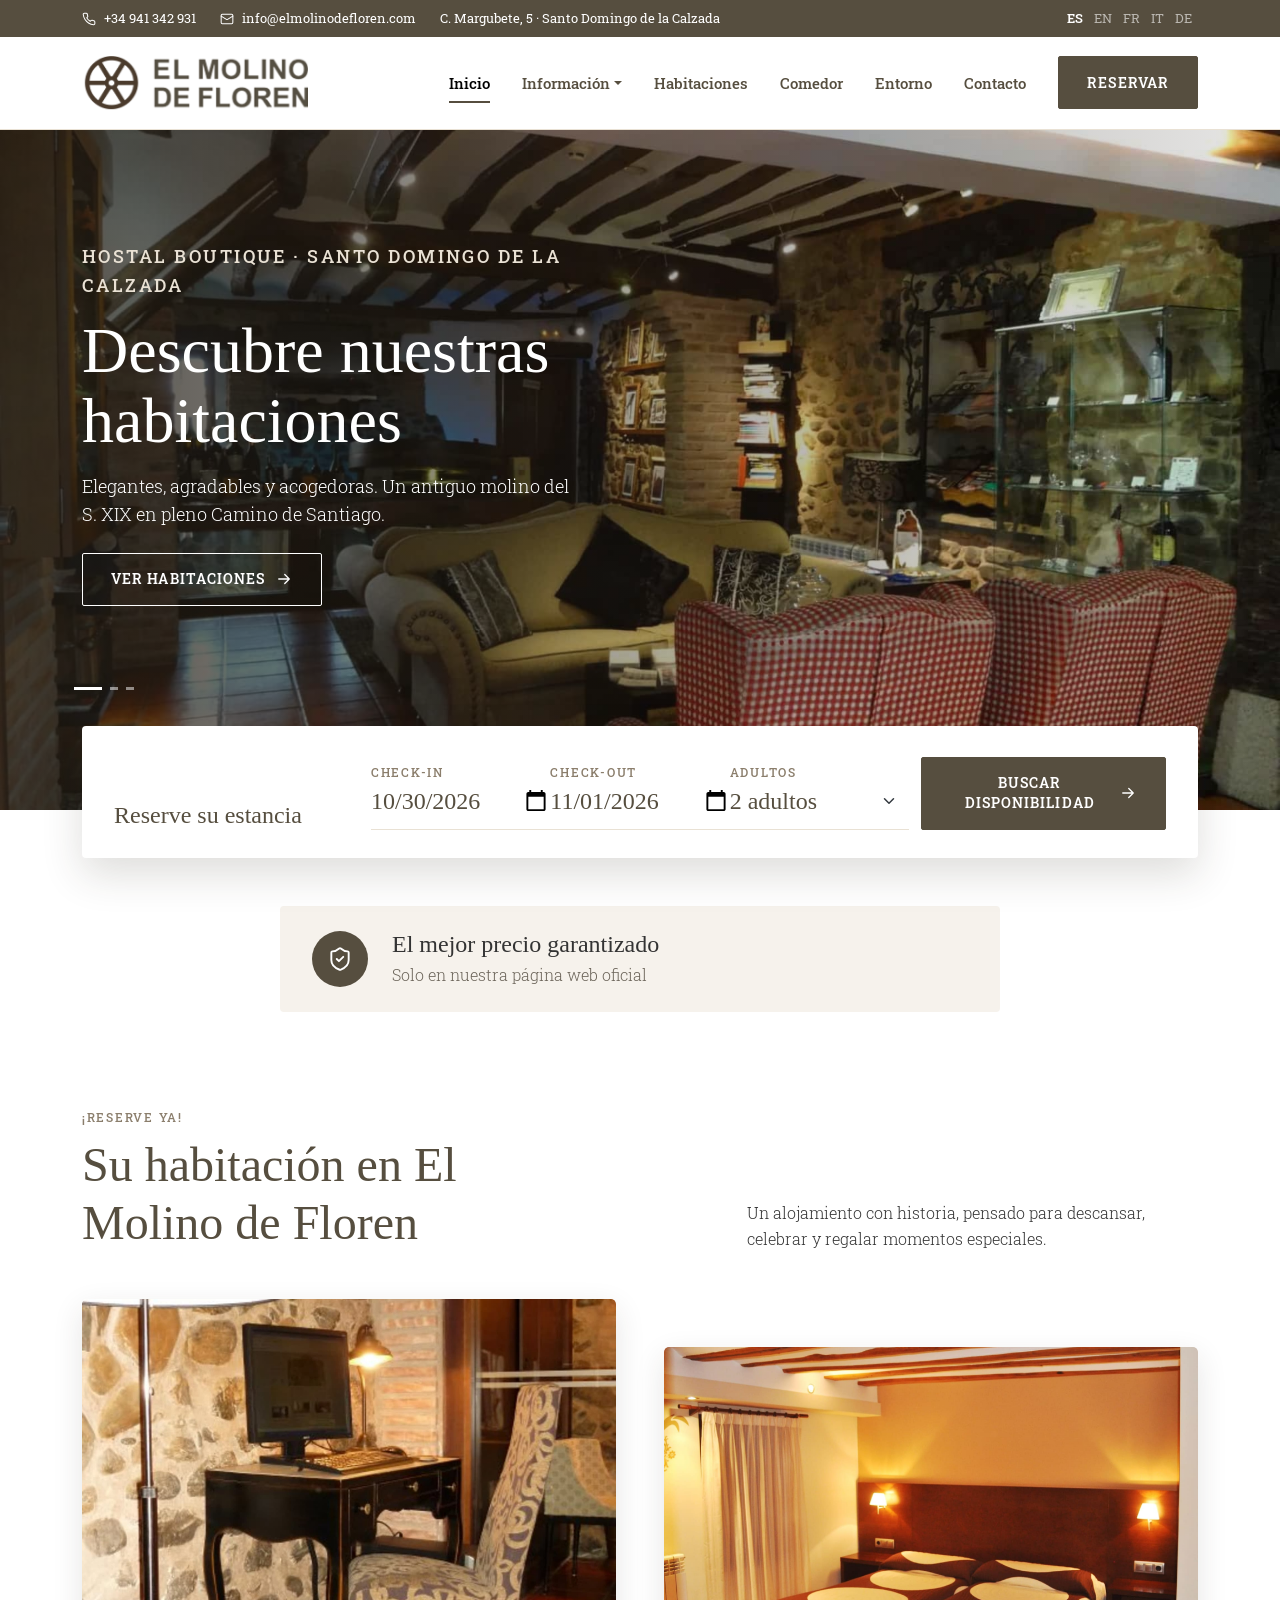
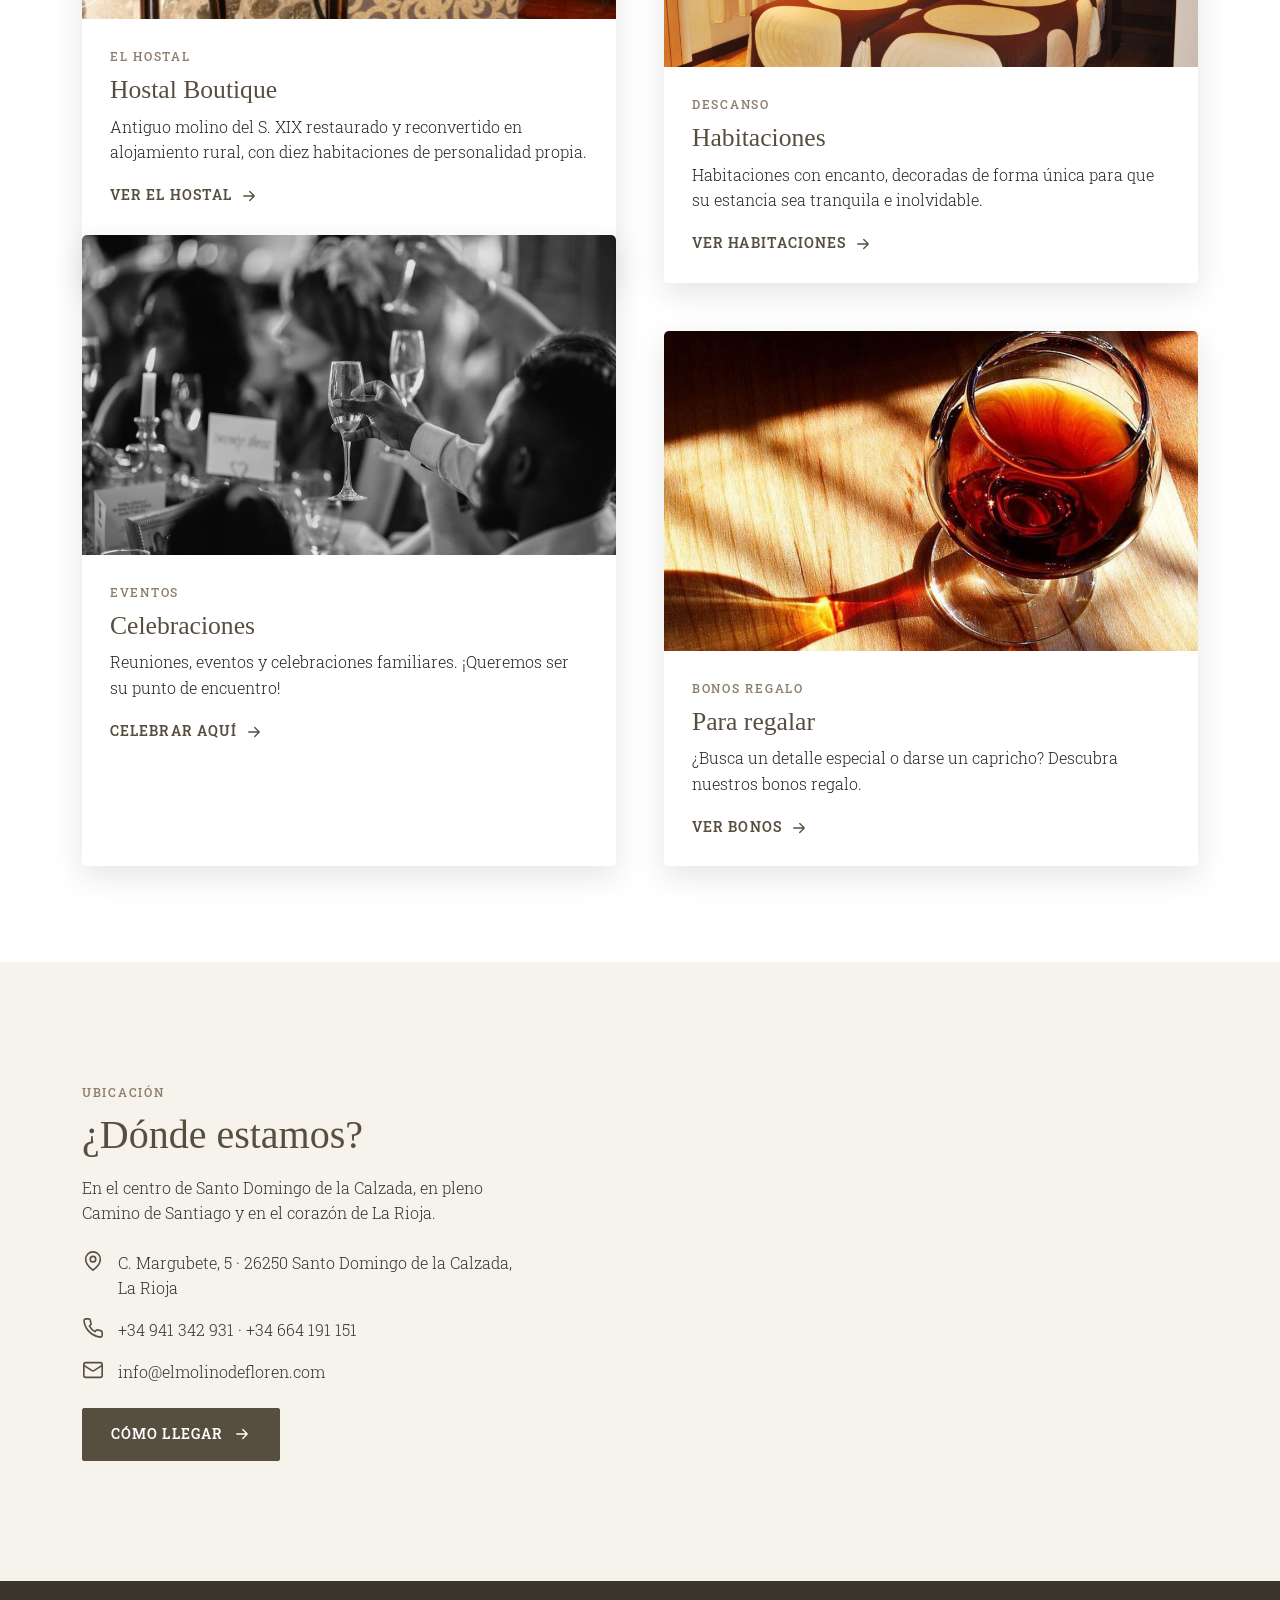
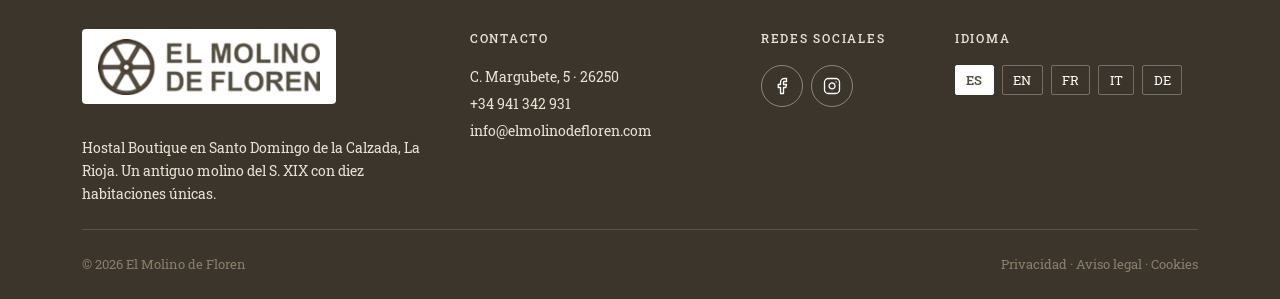
==== index.html @ b3816565 "Jerarquia del proyecto" ====
<!doctype html>
<html lang="es">
<head>
  <meta charset="utf-8">
  <meta name="viewport" content="width=device-width, initial-scale=1">
  <title>El Molino de Floren · Hostal Boutique</title>
  <link href="https://cdn.jsdelivr.net/npm/bootstrap@5.3.3/dist/css/bootstrap.min.css" rel="stylesheet">
  <link rel="preconnect" href="https://fonts.googleapis.com">
  <link href="https://fonts.googleapis.com/css2?family=Old+Standard+TT:ital@0;1&family=Roboto+Slab:wght@300;400;500;600&display=swap" rel="stylesheet">
  <link href="css/estilos.css" rel="stylesheet">
</head>
<body>

  <!-- Topbar -->
  <div class="topbar py-2">
    <div class="container d-flex justify-content-between align-items-center">
      <div class="d-flex gap-4 align-items-center">
        <span class="d-flex gap-2 align-items-center"><svg class="i" viewBox="0 0 24 24"><path d="M22 16.92v3a2 2 0 0 1-2.18 2 19.79 19.79 0 0 1-8.63-3.07 19.5 19.5 0 0 1-6-6 19.79 19.79 0 0 1-3.07-8.67A2 2 0 0 1 4.11 2h3a2 2 0 0 1 2 1.72 12.84 12.84 0 0 0 .7 2.81 2 2 0 0 1-.45 2.11L8.09 9.91a16 16 0 0 0 6 6l1.27-1.27a2 2 0 0 1 2.11-.45 12.84 12.84 0 0 0 2.81.7A2 2 0 0 1 22 16.92z"/></svg>+34 941 342 931</span>
        <span class="d-none d-md-flex gap-2 align-items-center"><svg class="i" viewBox="0 0 24 24"><rect x="2" y="4" width="20" height="16" rx="2"/><path d="m22 7-8.97 5.7a1.94 1.94 0 0 1-2.06 0L2 7"/></svg>info@elmolinodefloren.com</span>
        <span class="d-none d-lg-inline">C. Margubete, 5 · Santo Domingo de la Calzada</span>
      </div>
      <div class="lang"><a href="#" class="active">ES</a><a href="#">EN</a><a href="#">FR</a><a href="#">IT</a><a href="#">DE</a></div>
    </div>
  </div>

  <!-- Navbar -->
  <nav class="navbar navbar-expand-lg navbar-molino sticky-top">
    <div class="container">
      <a class="navbar-brand" href="index.html" aria-label="El Molino de Floren"><img class="rueda" src="img/general/Icono_de_rueda_de_molino_marrón-removebg-preview.png" alt=""><span class="logo-texto"></span></a>
      <button class="navbar-toggler" type="button" data-bs-toggle="collapse" data-bs-target="#menu" aria-controls="menu" aria-expanded="false" aria-label="Abrir menú"><span class="navbar-toggler-icon"></span></button>
      <div class="collapse navbar-collapse" id="menu">
        <ul class="navbar-nav ms-auto align-items-lg-center">
          <li class="nav-item"><a class="nav-link active" href="#">Inicio</a></li>
          <li class="nav-item dropdown">
            <a class="nav-link dropdown-toggle" href="#" role="button" data-bs-toggle="dropdown" aria-expanded="false">Información</a>
            <ul class="dropdown-menu">
              <li><a class="dropdown-item" href="#">Hostal Boutique</a></li>
              <li><a class="dropdown-item" href="#">Celebraciones</a></li>
              <li><a class="dropdown-item" href="#">Para regalar</a></li>
            </ul>
          </li>
          <li class="nav-item"><a class="nav-link" href="#">Habitaciones</a></li>
          <li class="nav-item"><a class="nav-link" href="#">Comedor</a></li>
          <li class="nav-item"><a class="nav-link" href="#">Entorno</a></li>
          <li class="nav-item"><a class="nav-link" href="#contacto">Contacto</a></li>
          <li class="nav-item ms-lg-3"><a class="btn btn-molino" href="#buscador">Reservar</a></li>
        </ul>
      </div>
    </div>
  </nav>

  <!-- Hero carrusel -->
  <header class="hero">
    <div id="heroCarousel" class="carousel slide carousel-fade" data-bs-ride="carousel">
      <div class="carousel-inner">
        <div class="carousel-item active"><img src="img/inicio/inicio-1.jpg" alt="Interior del hostal El Molino de Floren"></div>
        <div class="carousel-item"><img src="img/inicio/inicio-2.jpg" alt="Habitación del hostal"></div>
        <div class="carousel-item"><img src="img/hostal/hostal-2.jpg" alt="Detalle del antiguo molino"></div>
      </div>
      <div class="hero-text">
        <div class="container">
          <p class="eyebrow mb-3">Hostal Boutique · Santo Domingo de la Calzada</p>
          <h1 class="mb-3">Descubre nuestras habitaciones</h1>
          <p class="mb-4">Elegantes, agradables y acogedoras. Un antiguo molino del S. XIX en pleno Camino de Santiago.</p>
          <a href="#" class="btn btn-contorno">Ver habitaciones <svg class="i" viewBox="0 0 24 24"><path d="M5 12h14M13 6l6 6-6 6"/></svg></a>
        </div>
      </div>
      <div class="container position-relative">
        <div class="carousel-indicators">
          <button type="button" data-bs-target="#heroCarousel" data-bs-slide-to="0" class="active" aria-current="true" aria-label="Imagen 1"></button>
          <button type="button" data-bs-target="#heroCarousel" data-bs-slide-to="1" aria-label="Imagen 2"></button>
          <button type="button" data-bs-target="#heroCarousel" data-bs-slide-to="2" aria-label="Imagen 3"></button>
        </div>
      </div>
    </div>
  </header>

  <!-- Buscador de reservas -->
  <section class="buscador" id="buscador">
    <div class="container">
      <form class="buscador-card" action="available-rooms.html">
        <div class="row g-4 align-items-end">
          <div class="col-lg-3"><p class="titulo mb-0">Reserve su estancia</p></div>
          <div class="col-md-4 col-lg-2 campo"><label class="eyebrow" for="checkin">Check-in</label><input class="form-control" type="date" id="checkin" value="2026-10-30"></div>
          <div class="col-md-4 col-lg-2 campo"><label class="eyebrow" for="checkout">Check-out</label><input class="form-control" type="date" id="checkout" value="2026-11-01"></div>
          <div class="col-md-4 col-lg-2 campo"><label class="eyebrow" for="adultos">Adultos</label>
            <select class="form-select" id="adultos"><option>1 adulto</option><option selected>2 adultos</option><option>3 adultos</option><option>4 adultos</option></select></div>
          <div class="col-lg-3"><button class="btn btn-molino w-100 justify-content-center" type="submit">Buscar disponibilidad <svg class="i" viewBox="0 0 24 24"><path d="M5 12h14M13 6l6 6-6 6"/></svg></button></div>
        </div>
      </form>
    </div>
  </section>

  <!-- Mejor precio -->
  <section class="pt-5">
    <div class="container">
      <div class="mejor-precio d-flex align-items-center gap-4 mx-auto">
        <div class="sello"><svg class="i" viewBox="0 0 24 24"><path d="M20 13c0 5-3.5 7.5-7.66 8.95a1 1 0 0 1-.67-.01C7.5 20.5 4 18 4 13V6a1 1 0 0 1 1-1c2 0 4.5-1.2 6.24-2.72a1.17 1.17 0 0 1 1.52 0C14.51 3.81 17 5 19 5a1 1 0 0 1 1 1z"/><path d="m9 12 2 2 4-4"/></svg></div>
        <div><h3 class="h4 mb-1">El mejor precio garantizado</h3><p class="mb-0 texto-suave">Solo en nuestra página web oficial</p></div>
      </div>
    </div>
  </section>

  <!-- ¡Reserve ya! -->
  <section class="seccion">
    <div class="container">
      <div class="row mb-5 align-items-end">
        <div class="col-lg-6"><p class="eyebrow mb-2">¡Reserve ya!</p><h2 class="display-5 mb-0">Su habitación en El Molino de Floren</h2></div>
        <div class="col-lg-5 offset-lg-1"><p class="mb-0">Un alojamiento con historia, pensado para descansar, celebrar y regalar momentos especiales.</p></div>
      </div>
      <div class="row g-4 g-lg-5 escalonado">
        <div class="col-md-6 col-lg-6"><article class="card card-seccion"><img src="img/hostal/hostal-1.jpg" class="card-img-top" alt="Fachada del Hostal Boutique"><div class="card-body"><p class="eyebrow mb-2">El hostal</p><h3>Hostal Boutique</h3><p>Antiguo molino del S. XIX restaurado y reconvertido en alojamiento rural, con diez habitaciones de personalidad propia.</p><a class="enlace" href="#">Ver el hostal <svg class="i" viewBox="0 0 24 24"><path d="M5 12h14M13 6l6 6-6 6"/></svg></a></div></article></div>
        <div class="col-md-6 col-lg-6"><article class="card card-seccion"><img src="img/habitaciones/11-avena-1.jpg" class="card-img-top" alt="Habitación 11 Avena"><div class="card-body"><p class="eyebrow mb-2">Descanso</p><h3>Habitaciones</h3><p>Habitaciones con encanto, decoradas de forma única para que su estancia sea tranquila e inolvidable.</p><a class="enlace" href="#">Ver habitaciones <svg class="i" viewBox="0 0 24 24"><path d="M5 12h14M13 6l6 6-6 6"/></svg></a></div></article></div>
        <div class="col-md-6 col-lg-6"><article class="card card-seccion"><img src="img/celebraciones/celebraciones-1.jpg" class="card-img-top" alt="Celebración en el hostal"><div class="card-body"><p class="eyebrow mb-2">Eventos</p><h3>Celebraciones</h3><p>Reuniones, eventos y celebraciones familiares. ¡Queremos ser su punto de encuentro!</p><a class="enlace" href="#">Celebrar aquí <svg class="i" viewBox="0 0 24 24"><path d="M5 12h14M13 6l6 6-6 6"/></svg></a></div></article></div>
        <div class="col-md-6 col-lg-6"><article class="card card-seccion"><img src="img/inicio/regala.jpg" class="card-img-top" alt="Bono regalo"><div class="card-body"><p class="eyebrow mb-2">Bonos regalo</p><h3>Para regalar</h3><p>¿Busca un detalle especial o darse un capricho? Descubra nuestros bonos regalo.</p><a class="enlace" href="#">Ver bonos <svg class="i" viewBox="0 0 24 24"><path d="M5 12h14M13 6l6 6-6 6"/></svg></a></div></article></div>
      </div>
    </div>
  </section>

  <!-- ¿Dónde estamos? -->
  <section class="seccion donde" id="contacto">
    <div class="container">
      <div class="row g-5 align-items-center">
        <div class="col-lg-5">
          <p class="eyebrow mb-2">Ubicación</p>
          <h2 class="display-6 mb-3">¿Dónde estamos?</h2>
          <p class="mb-4">En el centro de Santo Domingo de la Calzada, en pleno Camino de Santiago y en el corazón de La Rioja.</p>
          <div class="d-grid gap-3 mb-4">
            <div class="dato"><svg class="i" viewBox="0 0 24 24"><path d="M20 10c0 6-8 12-8 12s-8-6-8-12a8 8 0 0 1 16 0Z"/><circle cx="12" cy="10" r="3"/></svg><span>C. Margubete, 5 · 26250 Santo Domingo de la Calzada, La Rioja</span></div>
            <div class="dato"><svg class="i" viewBox="0 0 24 24"><path d="M22 16.92v3a2 2 0 0 1-2.18 2 19.79 19.79 0 0 1-8.63-3.07 19.5 19.5 0 0 1-6-6 19.79 19.79 0 0 1-3.07-8.67A2 2 0 0 1 4.11 2h3a2 2 0 0 1 2 1.72 12.84 12.84 0 0 0 .7 2.81 2 2 0 0 1-.45 2.11L8.09 9.91a16 16 0 0 0 6 6l1.27-1.27a2 2 0 0 1 2.11-.45 12.84 12.84 0 0 0 2.81.7A2 2 0 0 1 22 16.92z"/></svg><span>+34 941 342 931 · +34 664 191 151</span></div>
            <div class="dato"><svg class="i" viewBox="0 0 24 24"><rect x="2" y="4" width="20" height="16" rx="2"/><path d="m22 7-8.97 5.7a1.94 1.94 0 0 1-2.06 0L2 7"/></svg><span>info@elmolinodefloren.com</span></div>
          </div>
          <a class="btn btn-molino" href="https://www.google.com/maps/search/?api=1&query=C.+Margubete+5+Santo+Domingo+de+la+Calzada" target="_blank" rel="noopener">Cómo llegar <svg class="i" viewBox="0 0 24 24"><path d="M5 12h14M13 6l6 6-6 6"/></svg></a>
        </div>
        <div class="col-lg-7">
          <iframe class="mapa" title="Mapa de El Molino de Floren" loading="lazy" src="https://maps.google.com/maps?q=C.%20Margubete%205%2C%20Santo%20Domingo%20de%20la%20Calzada&z=16&output=embed"></iframe>
        </div>
      </div>
    </div>
  </section>

  <!-- Footer -->
  <footer class="footer pt-5 pb-4">
    <div class="container">
      <div class="row g-5">
        <div class="col-lg-4">
          <span class="logo-placa mb-3"><img src="img/general/logo.png" alt="El Molino de Floren"></span>
          <p class="mt-3 mb-0">Hostal Boutique en Santo Domingo de la Calzada, La Rioja. Un antiguo molino del S. XIX con diez habitaciones únicas.</p>
        </div>
        <div class="col-sm-6 col-lg-3">
          <p class="eyebrow mb-3">Contacto</p>
          <p class="mb-1">C. Margubete, 5 · 26250</p><p class="mb-1">+34 941 342 931</p><p class="mb-0">info@elmolinodefloren.com</p>
        </div>
        <div class="col-sm-6 col-lg-2">
          <p class="eyebrow mb-3">Redes sociales</p>
          <div class="redes d-flex gap-2">
            <a href="https://www.facebook.com/198077190355329" aria-label="Facebook"><svg class="i" viewBox="0 0 24 24"><path d="M18 2h-3a5 5 0 0 0-5 5v3H7v4h3v8h4v-8h3l1-4h-4V7a1 1 0 0 1 1-1h3z"/></svg></a>
            <a href="#" aria-label="Instagram"><svg class="i" viewBox="0 0 24 24"><rect x="2" y="2" width="20" height="20" rx="5"/><path d="M16 11.37A4 4 0 1 1 12.63 8 4 4 0 0 1 16 11.37z"/><path d="M17.5 6.5h.01"/></svg></a>
          </div>
        </div>
        <div class="col-lg-3">
          <p class="eyebrow mb-3">Idioma</p>
          <div class="idiomas d-flex flex-wrap gap-2"><a href="#" class="active">ES</a><a href="#">EN</a><a href="#">FR</a><a href="#">IT</a><a href="#">DE</a></div>
        </div>
      </div>
      <hr class="my-4">
      <div class="d-flex flex-column flex-md-row justify-content-between gap-2 legal">
        <span>© 2026 El Molino de Floren</span>
        <span>Privacidad · Aviso legal · Cookies</span>
      </div>
    </div>
  </footer>

  <script src="https://cdn.jsdelivr.net/npm/bootstrap@5.3.3/dist/js/bootstrap.bundle.min.js"></script>
  <script src="js/main.js"></script>
</body>
</html>
---- css/estilos.css ----
/* Mismos tokens que las variables de Figma (Molino / Colores) */
:root{
  --primary:#564E3F; --secondary:#8B7E6C; --dark:#3B352B;
  --cream:#F6F2EC; --sand:#E9E1D4; --white:#FFFFFF; --text:#333333; --muted:#6B6459;
  --f-display:"Old Standard TT", Georgia, serif;
  --f-body:"Roboto Slab", Georgia, serif;
}
body{ font-family:var(--f-body); font-weight:300; color:var(--text); background:var(--white); font-size:16px; line-height:1.6; }
h1,h2,h3,.display{ font-family:var(--f-display); font-weight:400; color:var(--primary); text-wrap:balance; }
.eyebrow{ font-family:var(--f-body); font-weight:500; font-size:.78rem; letter-spacing:.14em; text-transform:uppercase; color:var(--secondary); }
.marca{ font-family:var(--f-display); text-transform:uppercase; letter-spacing:.06em; color:var(--primary); line-height:1.1; }

/* Botones (componente Botón) */
.btn-molino,.btn-claro,.btn-contorno{ font-family:var(--f-body); font-weight:600; font-size:.85rem; letter-spacing:.08em; text-transform:uppercase; border-radius:2px; padding:.95rem 1.75rem; display:inline-flex; align-items:center; gap:.6rem; }
.btn-molino{ background:var(--primary); color:var(--white); border:1.5px solid var(--primary); }
.btn-molino:hover{ background:var(--dark); color:var(--white); }
.btn-contorno{ background:transparent; color:var(--white); border:1.5px solid var(--white); }
.btn-contorno:hover{ background:var(--white); color:var(--primary); }

/* Topbar + navbar */
.topbar{ background:var(--primary); color:var(--white); font-size:.82rem; font-weight:400; }
.topbar a{ color:var(--white); text-decoration:none; }
.topbar .lang a{ opacity:.6; padding:0 .35rem; } .topbar .lang a.active{ opacity:1; font-weight:600; }
.navbar-molino{ background:var(--white); border-bottom:1px solid var(--sand); }
.navbar-molino .nav-link{ font-weight:500; font-size:.95rem; color:var(--primary); padding:1.6rem 1rem !important; position:relative; }
.navbar-molino .nav-link.active::after{ content:""; position:absolute; left:1rem; right:1rem; bottom:1.1rem; height:2px; background:var(--primary); }
.navbar-molino .dropdown-menu{ border-radius:2px; border-color:var(--sand); font-size:.9rem; }
.navbar-brand{ display:flex; align-items:center; gap:.6rem; }
.navbar-brand .rueda{ height:56px; width:auto; will-change:transform; }
/* Solo la parte de texto de logo.png (la rueda va aparte para poder girarla) */
.navbar-brand .logo-texto{ display:block; height:56px; aspect-ratio:1360/484; background:url("../img/general/logo.png") right center / auto 100% no-repeat; }

/* Hero carrusel */
.hero .carousel-item{ height:680px; }
.hero .carousel-item img{ width:100%; height:100%; object-fit:cover; }
.hero .carousel-item::after{ content:""; position:absolute; inset:0; background:linear-gradient(90deg, rgba(31,26,18,.78) 0%, rgba(31,26,18,.35) 55%, rgba(31,26,18,.1) 100%); }
.hero-text{ position:absolute; inset:0; z-index:2; display:flex; align-items:center; padding-bottom:90px; }
.hero-text h1{ color:var(--white); font-size:4rem; line-height:1.1; max-width:620px; }
.hero-text p{ color:var(--white); max-width:500px; font-size:1.1rem; }
.hero-text .eyebrow{ color:var(--sand); }
.hero .carousel-indicators{ justify-content:flex-start; margin-left:0; margin-bottom:120px; z-index:3; }
.hero .carousel-indicators [data-bs-target]{ width:8px; height:3px; border:0; margin:0 4px; opacity:.5; }
.hero .carousel-indicators .active{ width:28px; opacity:1; }

/* Buscador superpuesto */
.buscador{ margin-top:-84px; position:relative; z-index:5; }
.buscador-card{ background:var(--white); border-radius:4px; box-shadow:0 16px 40px rgba(51,43,31,.16); padding:1.75rem 2rem; }
.campo{ border-bottom:1px solid var(--sand); padding:.6rem 0; }
.campo label{ display:block; }
.campo .form-control,.campo .form-select{ border:0; padding:0; font-family:var(--f-display); font-size:1.5rem; color:var(--primary); background-color:transparent; box-shadow:none; }
.buscador .titulo{ font-family:var(--f-display); font-size:1.5rem; color:var(--primary); line-height:1.2; }

/* Mejor precio */
.mejor-precio{ background:var(--cream); border-radius:4px; padding:1.5rem 2rem; }
.sello{ width:56px; height:56px; border-radius:50%; background:var(--primary); display:grid; place-items:center; flex:none; }

/* Reserve ya */
.seccion{ padding-block:6rem; }
.card-seccion{ border:0; border-radius:4px; overflow:hidden; box-shadow:0 10px 30px rgba(51,43,31,.12); height:100%; }
.card-seccion img{ height:320px; object-fit:cover; }
.card-seccion .card-body{ padding:1.75rem; }
.card-seccion h3{ font-size:1.6rem; }
.enlace{ font-weight:600; font-size:.85rem; letter-spacing:.08em; text-transform:uppercase; color:var(--primary); text-decoration:none; display:inline-flex; gap:.5rem; align-items:center; }
@media (min-width:992px){ .escalonado > .col-lg-6:nth-child(even){ margin-top:6rem; } .escalonado > .col-lg-6:nth-child(n+3){ margin-top:-3rem; } .escalonado > .col-lg-6:nth-child(4){ margin-top:3rem; } }

/* Dónde estamos */
.donde{ background:var(--cream); }
.dato{ display:flex; gap:.9rem; align-items:flex-start; }
.mapa{ border:0; width:100%; height:420px; border-radius:4px; filter:sepia(.25) saturate(.8); }

/* Footer */
.footer{ background:var(--dark); color:var(--sand); font-size:.9rem; font-weight:400; }
.footer .eyebrow{ color:var(--sand); }
.footer a{ color:var(--white); text-decoration:none; }
.footer .logo-placa{ background:var(--white); border-radius:4px; padding:.6rem 1rem; display:inline-block; }
.footer .logo-placa img{ height:56px; }
.redes a{ width:42px; height:42px; border:1px solid rgba(255,255,255,.4); border-radius:50%; display:inline-grid; place-items:center; }
.idiomas a{ border:1px solid rgba(255,255,255,.3); border-radius:2px; padding:.25rem .65rem; font-size:.8rem; }
.idiomas a.active{ background:var(--white); color:var(--primary); border-color:var(--white); font-weight:600; }
.footer hr{ border-color:rgba(255,255,255,.15); opacity:1; }
.legal{ color:var(--secondary); font-size:.82rem; }
svg.i{ width:18px; height:18px; fill:none; stroke:currentColor; stroke-width:1.75; stroke-linecap:round; stroke-linejoin:round; flex:none; }

/* Tamaños de iconos por contexto (antes en línea) */
.topbar svg.i{ width:14px; height:14px; }
.dato svg.i{ width:22px; height:22px; color:var(--primary); }
.sello svg.i{ width:26px; height:26px; color:var(--white); }
.mejor-precio{ max-width:720px; }
.texto-suave{ color:var(--muted); }
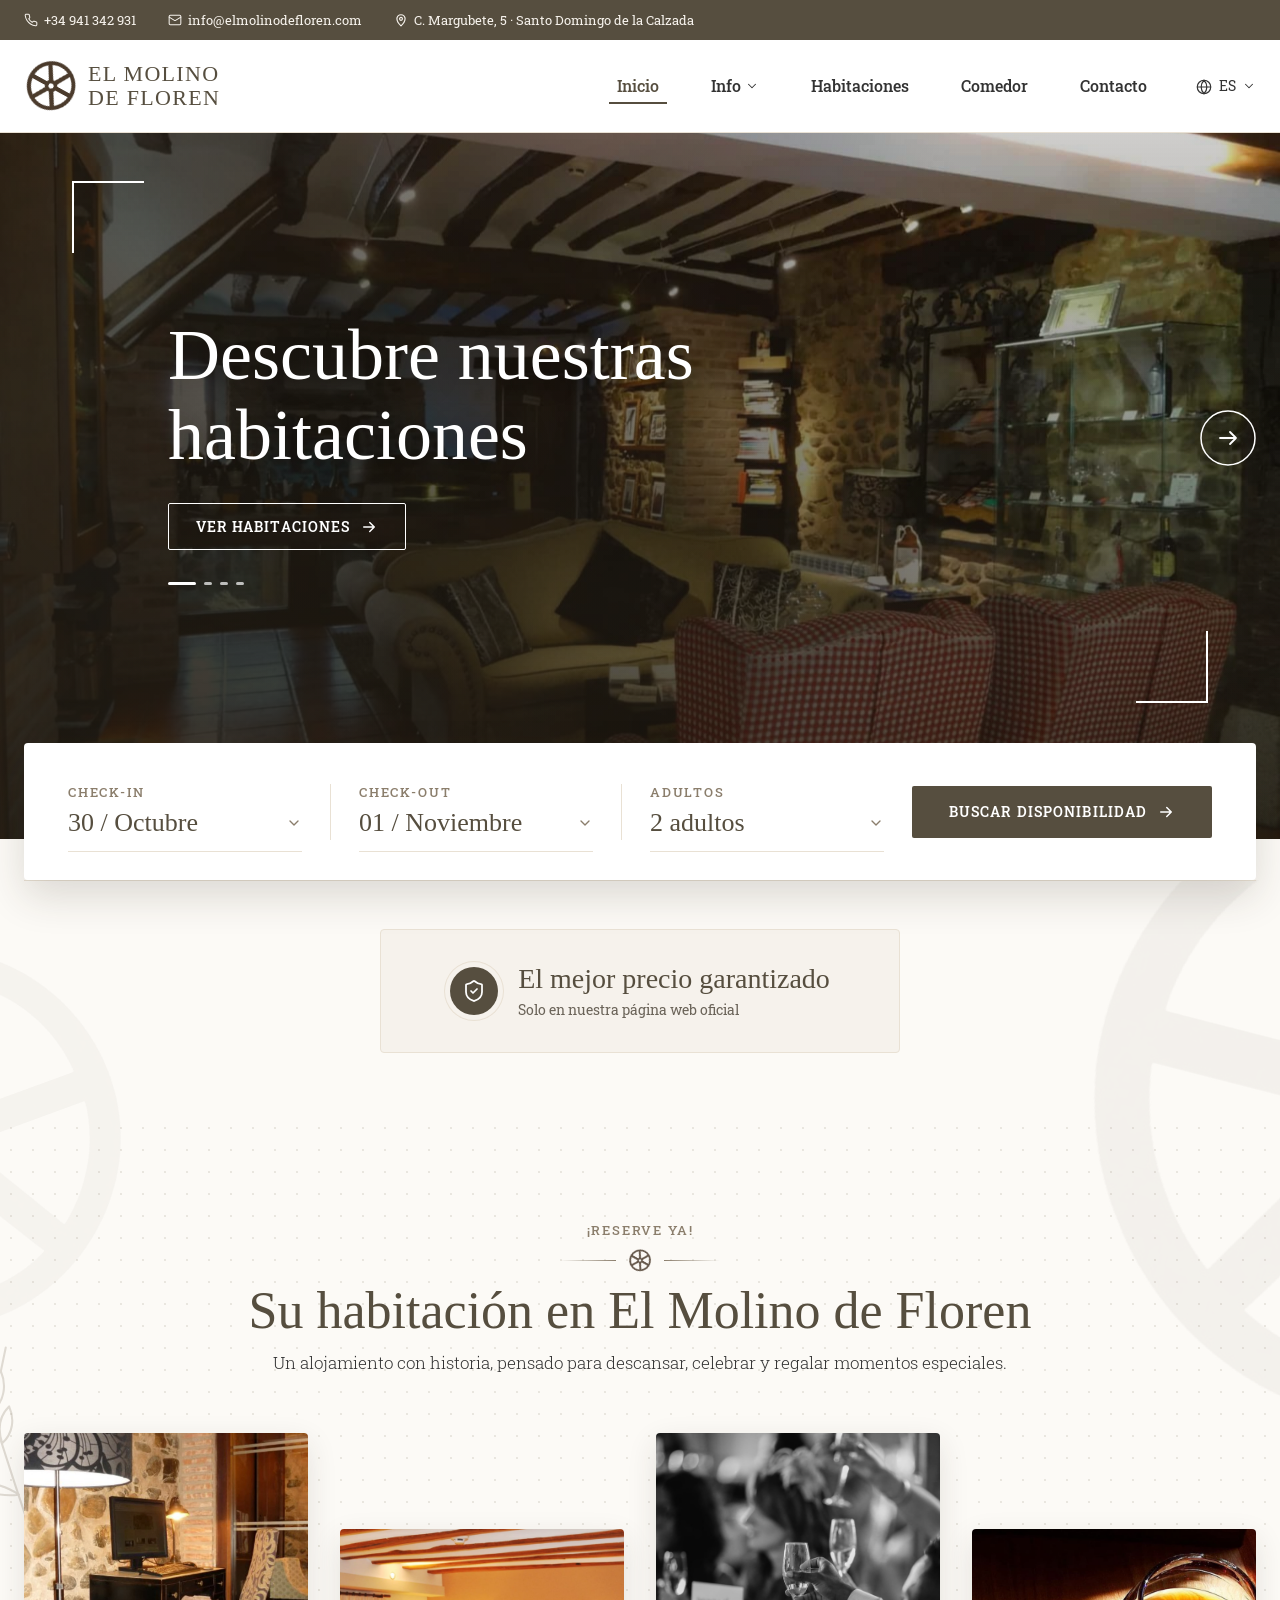
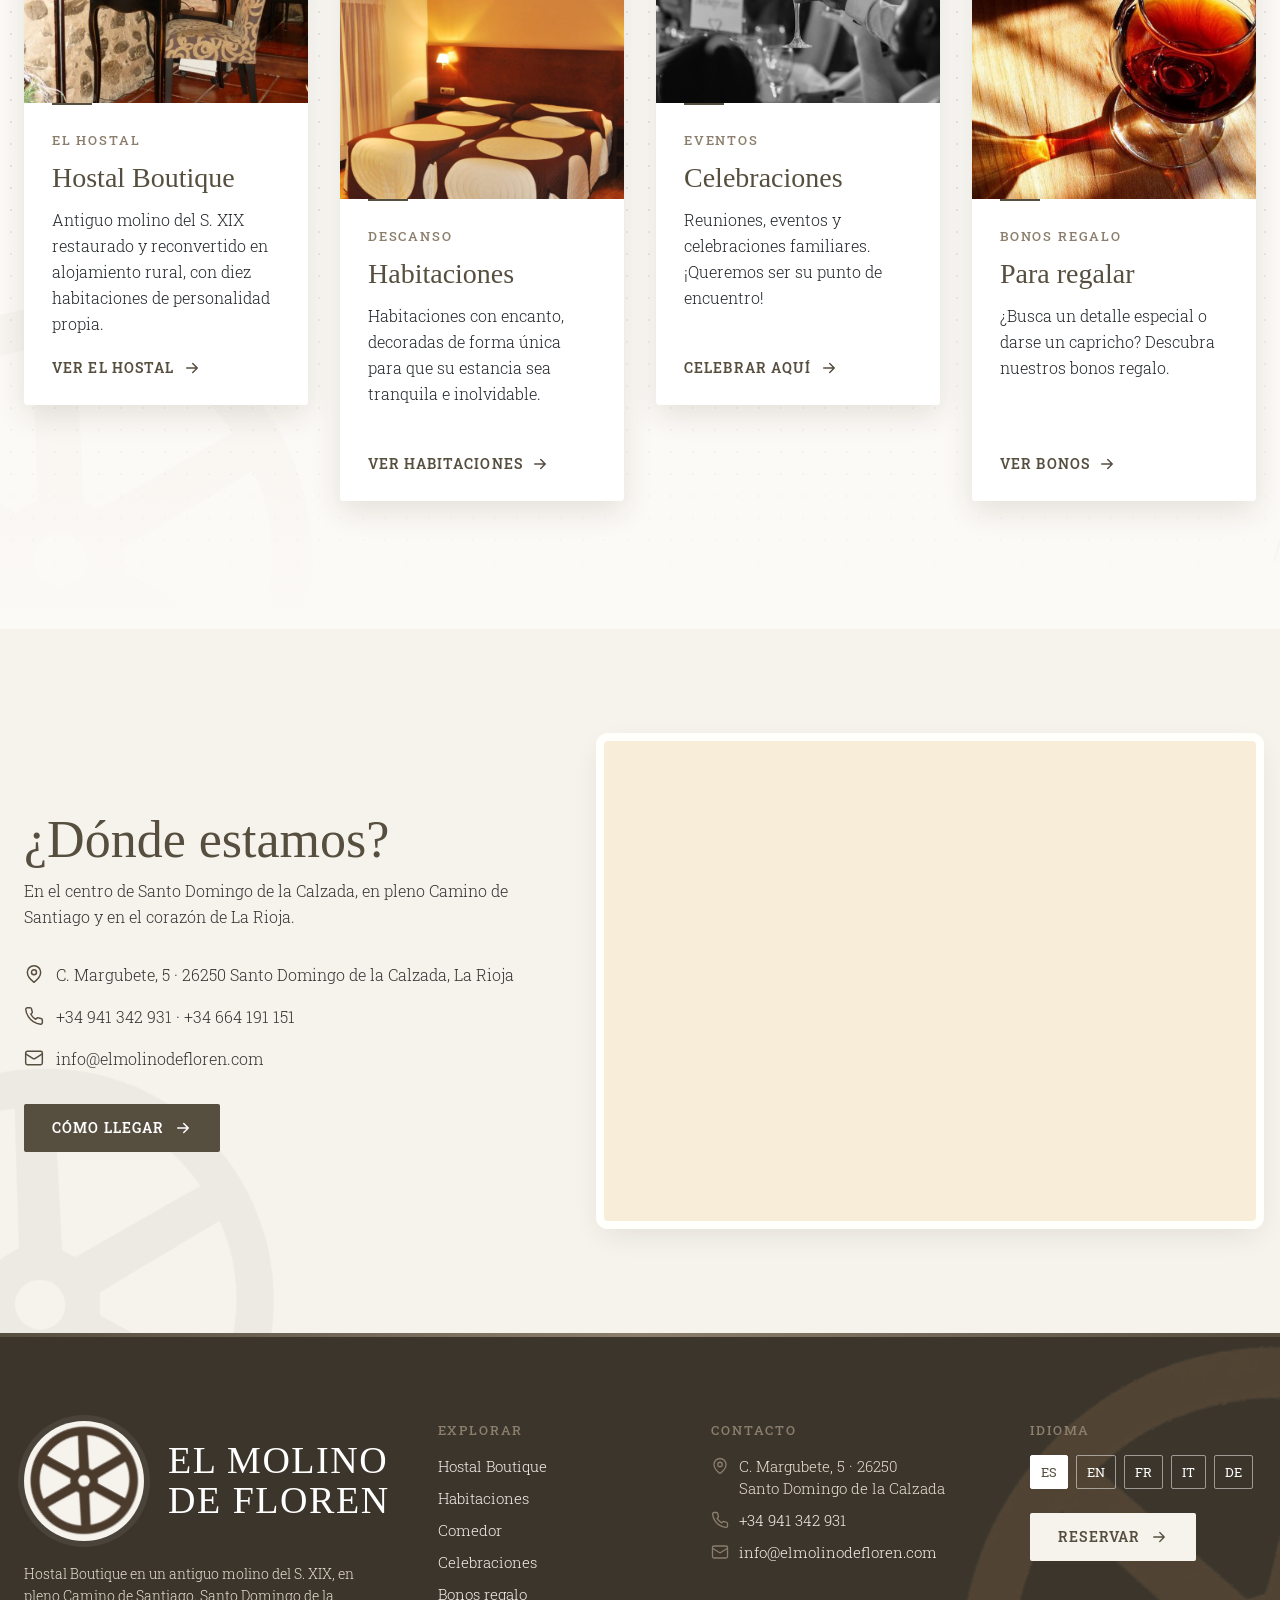
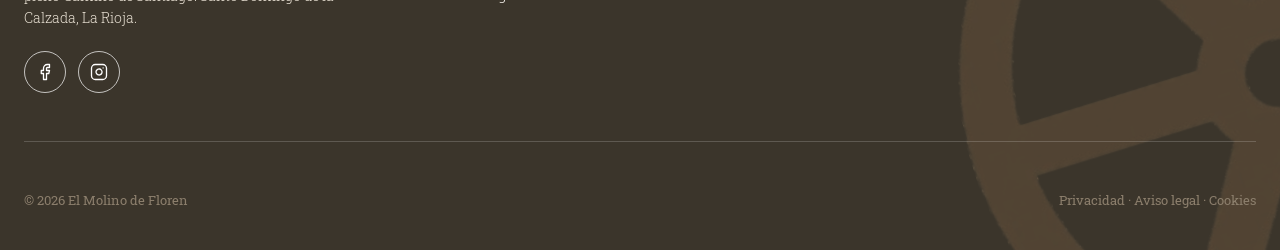
==== commit d1598878: "Landing con la version de Figma y complementos." ====
--- a/index.html
+++ b/index.html
@@ -7,171 +7,308 @@
   <link href="https://cdn.jsdelivr.net/npm/bootstrap@5.3.3/dist/css/bootstrap.min.css" rel="stylesheet">
   <link rel="preconnect" href="https://fonts.googleapis.com">
   <link href="https://fonts.googleapis.com/css2?family=Old+Standard+TT:ital@0;1&family=Roboto+Slab:wght@300;400;500;600&display=swap" rel="stylesheet">
-  <link href="css/estilos.css" rel="stylesheet">
+  <link href="css/estilos.css?v=7" rel="stylesheet">
 </head>
 <body>
 
-  <!-- Topbar -->
-  <div class="topbar py-2">
-    <div class="container d-flex justify-content-between align-items-center">
-      <div class="d-flex gap-4 align-items-center">
-        <span class="d-flex gap-2 align-items-center"><svg class="i" viewBox="0 0 24 24"><path d="M22 16.92v3a2 2 0 0 1-2.18 2 19.79 19.79 0 0 1-8.63-3.07 19.5 19.5 0 0 1-6-6 19.79 19.79 0 0 1-3.07-8.67A2 2 0 0 1 4.11 2h3a2 2 0 0 1 2 1.72 12.84 12.84 0 0 0 .7 2.81 2 2 0 0 1-.45 2.11L8.09 9.91a16 16 0 0 0 6 6l1.27-1.27a2 2 0 0 1 2.11-.45 12.84 12.84 0 0 0 2.81.7A2 2 0 0 1 22 16.92z"/></svg>+34 941 342 931</span>
-        <span class="d-none d-md-flex gap-2 align-items-center"><svg class="i" viewBox="0 0 24 24"><rect x="2" y="4" width="20" height="16" rx="2"/><path d="m22 7-8.97 5.7a1.94 1.94 0 0 1-2.06 0L2 7"/></svg>info@elmolinodefloren.com</span>
-        <span class="d-none d-lg-inline">C. Margubete, 5 · Santo Domingo de la Calzada</span>
-      </div>
-      <div class="lang"><a href="#" class="active">ES</a><a href="#">EN</a><a href="#">FR</a><a href="#">IT</a><a href="#">DE</a></div>
+  <!-- Barra superior -->
+  <div class="topbar">
+    <div class="topbar-contacto">
+      <a href="tel:+34941342931"><img src="img/iconos/telefono.svg" width="14" height="14" alt="">+34 941 342 931</a>
+      <a href="mailto:info@elmolinodefloren.com"><img src="img/iconos/email.svg" width="14" height="14" alt="">info@elmolinodefloren.com</a>
+      <span class="d-none d-lg-flex"><img src="img/iconos/ubicacion.svg" width="14" height="14" alt="">C. Margubete, 5 · Santo Domingo de la Calzada</span>
     </div>
   </div>
 
   <!-- Navbar -->
   <nav class="navbar navbar-expand-lg navbar-molino sticky-top">
-    <div class="container">
-      <a class="navbar-brand" href="index.html" aria-label="El Molino de Floren"><img class="rueda" src="img/general/Icono_de_rueda_de_molino_marrón-removebg-preview.png" alt=""><span class="logo-texto"></span></a>
-      <button class="navbar-toggler" type="button" data-bs-toggle="collapse" data-bs-target="#menu" aria-controls="menu" aria-expanded="false" aria-label="Abrir menú"><span class="navbar-toggler-icon"></span></button>
+    <div class="navbar-wrap">
+      <a class="navbar-brand marca" href="index.html">
+        <img class="rueda rueda-giro" src="img/general/Icono_de_rueda_de_molino_marrón-removebg-preview.png" width="47" height="45" alt="">
+        <span class="marca-nombre">El Molino<br>de Floren</span>
+      </a>
+
+      <div class="nav-acciones order-lg-last">
+        <div class="dropdown">
+          <button class="idioma" type="button" data-bs-toggle="dropdown" aria-expanded="false" aria-label="Cambiar idioma">
+            <picture>
+              <source media="(min-width: 992px)" srcset="img/iconos/idioma.svg">
+              <img class="icono-idioma" src="img/iconos/idioma-movil.svg" width="16" height="16" alt="">
+            </picture>
+            ES
+            <img src="img/iconos/chevron.svg" width="14" height="14" alt="">
+          </button>
+          <ul class="dropdown-menu dropdown-menu-end desplegable">
+            <li><a class="dropdown-item active" href="#">Español</a></li>
+            <li><a class="dropdown-item" href="#">English</a></li>
+            <li><a class="dropdown-item" href="#">Français</a></li>
+            <li><a class="dropdown-item" href="#">Italiano</a></li>
+            <li><a class="dropdown-item" href="#">Deutsch</a></li>
+          </ul>
+        </div>
+        <button class="boton-menu d-lg-none" type="button" data-bs-toggle="collapse" data-bs-target="#menu" aria-controls="menu" aria-expanded="false" aria-label="Abrir menú">
+          <img src="img/iconos/menu.svg" width="24" height="24" alt="">
+        </button>
+      </div>
+
       <div class="collapse navbar-collapse" id="menu">
-        <ul class="navbar-nav ms-auto align-items-lg-center">
-          <li class="nav-item"><a class="nav-link active" href="#">Inicio</a></li>
+        <ul class="navbar-nav ms-auto">
+          <li class="nav-item"><a class="nav-link active" aria-current="page" href="#">Inicio</a></li>
           <li class="nav-item dropdown">
-            <a class="nav-link dropdown-toggle" href="#" role="button" data-bs-toggle="dropdown" aria-expanded="false">Información</a>
-            <ul class="dropdown-menu">
-              <li><a class="dropdown-item" href="#">Hostal Boutique</a></li>
-              <li><a class="dropdown-item" href="#">Celebraciones</a></li>
-              <li><a class="dropdown-item" href="#">Para regalar</a></li>
+            <a class="nav-link dropdown-toggle" href="#" role="button" data-bs-toggle="dropdown" aria-expanded="false">Info <img src="img/iconos/chevron.svg" width="14" height="14" alt=""></a>
+            <ul class="dropdown-menu desplegable">
+              <li><a class="dropdown-item" href="#">Local</a></li>
+              <li><a class="dropdown-item" href="#">Entorno</a></li>
             </ul>
           </li>
-          <li class="nav-item"><a class="nav-link" href="#">Habitaciones</a></li>
+          <li class="nav-item"><a class="nav-link" href="#reserve">Habitaciones</a></li>
           <li class="nav-item"><a class="nav-link" href="#">Comedor</a></li>
-          <li class="nav-item"><a class="nav-link" href="#">Entorno</a></li>
           <li class="nav-item"><a class="nav-link" href="#contacto">Contacto</a></li>
-          <li class="nav-item ms-lg-3"><a class="btn btn-molino" href="#buscador">Reservar</a></li>
         </ul>
       </div>
     </div>
   </nav>
 
   <!-- Hero carrusel -->
-  <header class="hero">
-    <div id="heroCarousel" class="carousel slide carousel-fade" data-bs-ride="carousel">
-      <div class="carousel-inner">
-        <div class="carousel-item active"><img src="img/inicio/inicio-1.jpg" alt="Interior del hostal El Molino de Floren"></div>
-        <div class="carousel-item"><img src="img/inicio/inicio-2.jpg" alt="Habitación del hostal"></div>
-        <div class="carousel-item"><img src="img/hostal/hostal-2.jpg" alt="Detalle del antiguo molino"></div>
-      </div>
-      <div class="hero-text">
-        <div class="container">
-          <p class="eyebrow mb-3">Hostal Boutique · Santo Domingo de la Calzada</p>
-          <h1 class="mb-3">Descubre nuestras habitaciones</h1>
-          <p class="mb-4">Elegantes, agradables y acogedoras. Un antiguo molino del S. XIX en pleno Camino de Santiago.</p>
-          <a href="#" class="btn btn-contorno">Ver habitaciones <svg class="i" viewBox="0 0 24 24"><path d="M5 12h14M13 6l6 6-6 6"/></svg></a>
-        </div>
-      </div>
-      <div class="container position-relative">
-        <div class="carousel-indicators">
-          <button type="button" data-bs-target="#heroCarousel" data-bs-slide-to="0" class="active" aria-current="true" aria-label="Imagen 1"></button>
-          <button type="button" data-bs-target="#heroCarousel" data-bs-slide-to="1" aria-label="Imagen 2"></button>
-          <button type="button" data-bs-target="#heroCarousel" data-bs-slide-to="2" aria-label="Imagen 3"></button>
-        </div>
-      </div>
-    </div>
+  <header id="heroCarousel" class="hero carousel slide carousel-fade" data-bs-ride="carousel">
+    <div class="carousel-inner">
+      <div class="carousel-item active"><img src="img/inicio/inicio-1.jpg" alt="Salón del hostal El Molino de Floren"></div>
+      <div class="carousel-item"><img src="img/inicio/inicio-2.jpg" alt="Habitación del hostal"></div>
+      <div class="carousel-item"><img src="img/hostal/hostal-2.jpg" alt="Detalle del antiguo molino"></div>
+      <div class="carousel-item"><img src="img/hostal/hostal-3.jpg" alt="Rincón del hostal"></div>
+    </div>
+    <div class="hero-overlay"></div>
+
+    <picture>
+      <source media="(min-width: 992px)" srcset="img/iconos/marco-sup.svg">
+      <img class="marco marco-sup" src="img/iconos/marco-sup-movil.svg" width="40" height="40" alt="">
+    </picture>
+    <picture>
+      <source media="(min-width: 992px)" srcset="img/iconos/marco-inf.svg">
+      <img class="marco marco-inf" src="img/iconos/marco-inf-movil.svg" width="40" height="40" alt="">
+    </picture>
+
+    <div class="hero-contenido">
+      <h1>Descubre nuestras habitaciones</h1>
+      <p class="hero-texto">Elegantes, agradables y acogedoras. Un antiguo molino del S. XIX en pleno Camino de Santiago.</p>
+      <div class="hero-acciones">
+        <a href="#reserve" class="btn btn-contorno">Ver habitaciones <img src="img/iconos/flecha-blanca.svg" width="18" height="18" alt=""></a>
+      </div>
+      <div class="carousel-indicators">
+        <button type="button" data-bs-target="#heroCarousel" data-bs-slide-to="0" class="active" aria-current="true" aria-label="Imagen 1"></button>
+        <button type="button" data-bs-target="#heroCarousel" data-bs-slide-to="1" aria-label="Imagen 2"></button>
+        <button type="button" data-bs-target="#heroCarousel" data-bs-slide-to="2" aria-label="Imagen 3"></button>
+        <button type="button" data-bs-target="#heroCarousel" data-bs-slide-to="3" aria-label="Imagen 4"></button>
+      </div>
+    </div>
+
+    <button class="carrusel-siguiente" type="button" data-bs-target="#heroCarousel" data-bs-slide="next" aria-label="Siguiente imagen">
+      <picture>
+        <source media="(min-width: 992px)" srcset="img/iconos/carrusel-siguiente.svg">
+        <img src="img/iconos/carrusel-siguiente-movil.svg" width="40" height="40" alt="">
+      </picture>
+    </button>
   </header>
 
   <!-- Buscador de reservas -->
-  <section class="buscador" id="buscador">
-    <div class="container">
-      <form class="buscador-card" action="available-rooms.html">
-        <div class="row g-4 align-items-end">
-          <div class="col-lg-3"><p class="titulo mb-0">Reserve su estancia</p></div>
-          <div class="col-md-4 col-lg-2 campo"><label class="eyebrow" for="checkin">Check-in</label><input class="form-control" type="date" id="checkin" value="2026-10-30"></div>
-          <div class="col-md-4 col-lg-2 campo"><label class="eyebrow" for="checkout">Check-out</label><input class="form-control" type="date" id="checkout" value="2026-11-01"></div>
-          <div class="col-md-4 col-lg-2 campo"><label class="eyebrow" for="adultos">Adultos</label>
-            <select class="form-select" id="adultos"><option>1 adulto</option><option selected>2 adultos</option><option>3 adultos</option><option>4 adultos</option></select></div>
-          <div class="col-lg-3"><button class="btn btn-molino w-100 justify-content-center" type="submit">Buscar disponibilidad <svg class="i" viewBox="0 0 24 24"><path d="M5 12h14M13 6l6 6-6 6"/></svg></button></div>
-        </div>
-      </form>
-    </div>
+  <section class="buscador" id="buscador" aria-label="Buscador de reservas">
+    <form class="buscador-card" action="available-rooms.html">
+      <div class="campo campo-fecha">
+        <label class="eyebrow" for="checkin">Check-in</label>
+        <div class="campo-valor">
+          <span class="valor" data-para="checkin">30 / <span class="mes-largo">Octubre</span><span class="mes-corto">Oct</span></span>
+          <img src="img/iconos/chevron-campo.svg" width="16" height="16" alt="">
+          <input type="date" id="checkin" name="checkin" value="2026-10-30">
+        </div>
+      </div>
+      <span class="divisor" aria-hidden="true"></span>
+      <div class="campo campo-fecha">
+        <label class="eyebrow" for="checkout">Check-out</label>
+        <div class="campo-valor">
+          <span class="valor" data-para="checkout">01 / <span class="mes-largo">Noviembre</span><span class="mes-corto">Nov</span></span>
+          <img src="img/iconos/chevron-campo.svg" width="16" height="16" alt="">
+          <input type="date" id="checkout" name="checkout" value="2026-11-01">
+        </div>
+      </div>
+      <span class="divisor" aria-hidden="true"></span>
+      <div class="campo campo-adultos">
+        <label class="eyebrow" for="adultos">Adultos</label>
+        <div class="campo-valor">
+          <select id="adultos" name="adultos">
+            <option value="1">1 adulto</option>
+            <option value="2" selected>2 adultos</option>
+            <option value="3">3 adultos</option>
+            <option value="4">4 adultos</option>
+          </select>
+        </div>
+      </div>
+      <div class="buscador-accion">
+        <button class="btn btn-molino w-100" type="submit"><span>Buscar<span class="texto-extra"> disponibilidad</span></span> <img src="img/iconos/flecha-blanca.svg" width="18" height="18" alt=""></button>
+      </div>
+    </form>
   </section>
 
+  <!-- Zona con ruedas grandes de fondo (Mejor precio + Reserve ya) -->
+  <div class="zona-ruedas">
+  <img class="deco deco-rueda deco-rueda-grande-1 rueda-giro" data-giro="0.5" src="img/general/Icono_de_rueda_de_molino_marrón-removebg-preview.png" alt="" aria-hidden="true">
+  <img class="deco deco-rueda deco-rueda-grande-2 rueda-giro" data-giro="-0.7" src="img/general/Icono_de_rueda_de_molino_marrón-removebg-preview.png" alt="" aria-hidden="true">
+
+  <div class="separador d-none d-lg-block"><span></span></div>
+
   <!-- Mejor precio -->
-  <section class="pt-5">
-    <div class="container">
-      <div class="mejor-precio d-flex align-items-center gap-4 mx-auto">
-        <div class="sello"><svg class="i" viewBox="0 0 24 24"><path d="M20 13c0 5-3.5 7.5-7.66 8.95a1 1 0 0 1-.67-.01C7.5 20.5 4 18 4 13V6a1 1 0 0 1 1-1c2 0 4.5-1.2 6.24-2.72a1.17 1.17 0 0 1 1.52 0C14.51 3.81 17 5 19 5a1 1 0 0 1 1 1z"/><path d="m9 12 2 2 4-4"/></svg></div>
-        <div><h3 class="h4 mb-1">El mejor precio garantizado</h3><p class="mb-0 texto-suave">Solo en nuestra página web oficial</p></div>
+  <section class="mejor-precio">
+    <div class="mejor-precio-card">
+      <span class="sello"><img src="img/iconos/garantia.svg" width="24" height="24" alt=""></span>
+      <div>
+        <h2 class="h3-molino mb-1">El mejor precio garantizado</h2>
+        <p class="texto-pequeno texto-suave mb-0">Solo en nuestra página web oficial</p>
       </div>
     </div>
   </section>
 
+  <div class="separador separador-movil d-lg-none"><span></span></div>
+
   <!-- ¡Reserve ya! -->
-  <section class="seccion">
-    <div class="container">
-      <div class="row mb-5 align-items-end">
-        <div class="col-lg-6"><p class="eyebrow mb-2">¡Reserve ya!</p><h2 class="display-5 mb-0">Su habitación en El Molino de Floren</h2></div>
-        <div class="col-lg-5 offset-lg-1"><p class="mb-0">Un alojamiento con historia, pensado para descansar, celebrar y regalar momentos especiales.</p></div>
-      </div>
-      <div class="row g-4 g-lg-5 escalonado">
-        <div class="col-md-6 col-lg-6"><article class="card card-seccion"><img src="img/hostal/hostal-1.jpg" class="card-img-top" alt="Fachada del Hostal Boutique"><div class="card-body"><p class="eyebrow mb-2">El hostal</p><h3>Hostal Boutique</h3><p>Antiguo molino del S. XIX restaurado y reconvertido en alojamiento rural, con diez habitaciones de personalidad propia.</p><a class="enlace" href="#">Ver el hostal <svg class="i" viewBox="0 0 24 24"><path d="M5 12h14M13 6l6 6-6 6"/></svg></a></div></article></div>
-        <div class="col-md-6 col-lg-6"><article class="card card-seccion"><img src="img/habitaciones/11-avena-1.jpg" class="card-img-top" alt="Habitación 11 Avena"><div class="card-body"><p class="eyebrow mb-2">Descanso</p><h3>Habitaciones</h3><p>Habitaciones con encanto, decoradas de forma única para que su estancia sea tranquila e inolvidable.</p><a class="enlace" href="#">Ver habitaciones <svg class="i" viewBox="0 0 24 24"><path d="M5 12h14M13 6l6 6-6 6"/></svg></a></div></article></div>
-        <div class="col-md-6 col-lg-6"><article class="card card-seccion"><img src="img/celebraciones/celebraciones-1.jpg" class="card-img-top" alt="Celebración en el hostal"><div class="card-body"><p class="eyebrow mb-2">Eventos</p><h3>Celebraciones</h3><p>Reuniones, eventos y celebraciones familiares. ¡Queremos ser su punto de encuentro!</p><a class="enlace" href="#">Celebrar aquí <svg class="i" viewBox="0 0 24 24"><path d="M5 12h14M13 6l6 6-6 6"/></svg></a></div></article></div>
-        <div class="col-md-6 col-lg-6"><article class="card card-seccion"><img src="img/inicio/regala.jpg" class="card-img-top" alt="Bono regalo"><div class="card-body"><p class="eyebrow mb-2">Bonos regalo</p><h3>Para regalar</h3><p>¿Busca un detalle especial o darse un capricho? Descubra nuestros bonos regalo.</p><a class="enlace" href="#">Ver bonos <svg class="i" viewBox="0 0 24 24"><path d="M5 12h14M13 6l6 6-6 6"/></svg></a></div></article></div>
+  <section class="reserve" id="reserve">
+    <img class="deco deco-espiga deco-espiga-1" src="img/deco/espiga.svg" alt="" aria-hidden="true">
+    <img class="deco deco-espiga deco-espiga-2" src="img/deco/espiga.svg" alt="" aria-hidden="true">
+    <img class="deco deco-rueda deco-rueda-1 rueda-giro" src="img/general/Icono_de_rueda_de_molino_marrón-removebg-preview.png" alt="" aria-hidden="true">
+    <div class="contenedor">
+      <div class="cabecera-seccion text-center">
+        <p class="eyebrow mb-0">¡Reserve ya!</p>
+        <div class="ornamento" aria-hidden="true"><span></span><img class="rueda-giro" src="img/general/Icono_de_rueda_de_molino_marrón-removebg-preview.png" alt=""><span></span></div>
+        <h2 class="h2-molino mb-0">Su habitación en El Molino de Floren</h2>
+        <p class="mb-0">Un alojamiento con historia, pensado para descansar, celebrar y regalar momentos especiales.</p>
+      </div>
+
+      <div class="row tarjetas">
+        <div class="col-md-6 col-lg-3 escalon">
+          <article class="card card-seccion">
+            <img src="img/hostal/hostal-1.jpg" class="card-img-top" alt="Interior del Hostal Boutique">
+            <div class="card-body">
+              <p class="eyebrow mb-0">El hostal</p>
+              <h3>Hostal Boutique</h3>
+              <p class="mb-0">Antiguo molino del S. XIX restaurado y reconvertido en alojamiento rural, con diez habitaciones de personalidad propia.</p>
+              <a class="enlace" href="#">Ver el hostal <img src="img/iconos/flecha.svg" width="18" height="18" alt=""></a>
+            </div>
+          </article>
+        </div>
+        <div class="col-md-6 col-lg-3 escalon">
+          <article class="card card-seccion">
+            <img src="img/habitaciones/11-avena-1.jpg" class="card-img-top" alt="Habitación 11 Avena">
+            <div class="card-body">
+              <p class="eyebrow mb-0">Descanso</p>
+              <h3>Habitaciones</h3>
+              <p class="mb-0">Habitaciones con encanto, decoradas de forma única para que su estancia sea tranquila e inolvidable.</p>
+              <a class="enlace" href="#">Ver habitaciones <img src="img/iconos/flecha.svg" width="18" height="18" alt=""></a>
+            </div>
+          </article>
+        </div>
+        <div class="col-md-6 col-lg-3 escalon">
+          <article class="card card-seccion">
+            <img src="img/celebraciones/celebraciones-1.jpg" class="card-img-top" alt="Mesa preparada para una celebración">
+            <div class="card-body">
+              <p class="eyebrow mb-0">Eventos</p>
+              <h3>Celebraciones</h3>
+              <p class="mb-0">Reuniones, eventos y celebraciones familiares. ¡Queremos ser su punto de encuentro!</p>
+              <a class="enlace" href="#">Celebrar aquí <img src="img/iconos/flecha.svg" width="18" height="18" alt=""></a>
+            </div>
+          </article>
+        </div>
+        <div class="col-md-6 col-lg-3 escalon">
+          <article class="card card-seccion">
+            <img src="img/inicio/regala.jpg" class="card-img-top" alt="Copa de vino, bono regalo">
+            <div class="card-body">
+              <p class="eyebrow mb-0">Bonos regalo</p>
+              <h3>Para regalar</h3>
+              <p class="mb-0">¿Busca un detalle especial o darse un capricho? Descubra nuestros bonos regalo.</p>
+              <a class="enlace" href="#">Ver bonos <img src="img/iconos/flecha.svg" width="18" height="18" alt=""></a>
+            </div>
+          </article>
+        </div>
       </div>
     </div>
   </section>
 
+  </div>
+  <!-- /Zona con ruedas -->
+
   <!-- ¿Dónde estamos? -->
-  <section class="seccion donde" id="contacto">
-    <div class="container">
-      <div class="row g-5 align-items-center">
-        <div class="col-lg-5">
-          <p class="eyebrow mb-2">Ubicación</p>
-          <h2 class="display-6 mb-3">¿Dónde estamos?</h2>
-          <p class="mb-4">En el centro de Santo Domingo de la Calzada, en pleno Camino de Santiago y en el corazón de La Rioja.</p>
-          <div class="d-grid gap-3 mb-4">
-            <div class="dato"><svg class="i" viewBox="0 0 24 24"><path d="M20 10c0 6-8 12-8 12s-8-6-8-12a8 8 0 0 1 16 0Z"/><circle cx="12" cy="10" r="3"/></svg><span>C. Margubete, 5 · 26250 Santo Domingo de la Calzada, La Rioja</span></div>
-            <div class="dato"><svg class="i" viewBox="0 0 24 24"><path d="M22 16.92v3a2 2 0 0 1-2.18 2 19.79 19.79 0 0 1-8.63-3.07 19.5 19.5 0 0 1-6-6 19.79 19.79 0 0 1-3.07-8.67A2 2 0 0 1 4.11 2h3a2 2 0 0 1 2 1.72 12.84 12.84 0 0 0 .7 2.81 2 2 0 0 1-.45 2.11L8.09 9.91a16 16 0 0 0 6 6l1.27-1.27a2 2 0 0 1 2.11-.45 12.84 12.84 0 0 0 2.81.7A2 2 0 0 1 22 16.92z"/></svg><span>+34 941 342 931 · +34 664 191 151</span></div>
-            <div class="dato"><svg class="i" viewBox="0 0 24 24"><rect x="2" y="4" width="20" height="16" rx="2"/><path d="m22 7-8.97 5.7a1.94 1.94 0 0 1-2.06 0L2 7"/></svg><span>info@elmolinodefloren.com</span></div>
+  <section class="donde" id="contacto">
+    <img class="deco deco-espiga deco-espiga-3" src="img/deco/espiga.svg" alt="" aria-hidden="true">
+    <img class="deco deco-rueda deco-rueda-2 rueda-giro" src="img/general/Icono_de_rueda_de_molino_marrón-removebg-preview.png" alt="" aria-hidden="true">
+    <div class="contenedor donde-grid">
+      <div class="donde-info">
+        <div class="cabecera-seccion">
+          <h2 class="h2-molino mb-0">¿Dónde estamos?</h2>
+          <p class="mb-0">En el centro de Santo Domingo de la Calzada, en pleno Camino de Santiago y en el corazón de La Rioja.</p>
+        </div>
+        <ul class="datos">
+          <li><img src="img/iconos/dato-ubicacion.svg" width="20" height="20" alt="">C. Margubete, 5 · 26250 Santo Domingo de la Calzada, La Rioja</li>
+          <li><img src="img/iconos/dato-telefono.svg" width="20" height="20" alt="">+34 941 342 931 · +34 664 191 151</li>
+          <li><img src="img/iconos/dato-email.svg" width="20" height="20" alt="">info@elmolinodefloren.com</li>
+        </ul>
+      </div>
+      <iframe class="mapa" title="Mapa de El Molino de Floren" loading="lazy" src="https://maps.google.com/maps?q=C.%20Margubete%205%2C%20Santo%20Domingo%20de%20la%20Calzada&z=16&output=embed"></iframe>
+      <div class="donde-accion">
+        <a class="btn btn-molino" href="https://www.google.com/maps/search/?api=1&query=C.+Margubete+5+Santo+Domingo+de+la+Calzada" target="_blank" rel="noopener">Cómo llegar <img src="img/iconos/flecha-blanca.svg" width="18" height="18" alt=""></a>
+      </div>
+    </div>
+  </section>
+
+  <!-- Footer -->
+  <footer class="footer">
+    <div class="contenedor footer-contenido">
+      <div class="footer-columnas">
+        <div class="footer-marca">
+          <span class="footer-logo"><img class="rueda-giro" src="img/general/Icono_de_rueda_de_molino_marrón-removebg-preview.png" alt=""></span>
+          <p class="footer-nombre mb-0">El Molino<br>de Floren</p>
+          <p class="footer-desc mb-0">Hostal Boutique en un antiguo molino del S. XIX, en pleno Camino de Santiago. Santo Domingo de la Calzada, La Rioja.</p>
+          <div class="redes footer-redes">
+            <a href="https://www.facebook.com/198077190355329" aria-label="Facebook"><img src="img/iconos/facebook.svg" width="18" height="18" alt=""></a>
+            <a href="#" aria-label="Instagram"><img src="img/iconos/instagram.svg" width="18" height="18" alt=""></a>
           </div>
-          <a class="btn btn-molino" href="https://www.google.com/maps/search/?api=1&query=C.+Margubete+5+Santo+Domingo+de+la+Calzada" target="_blank" rel="noopener">Cómo llegar <svg class="i" viewBox="0 0 24 24"><path d="M5 12h14M13 6l6 6-6 6"/></svg></a>
-        </div>
-        <div class="col-lg-7">
-          <iframe class="mapa" title="Mapa de El Molino de Floren" loading="lazy" src="https://maps.google.com/maps?q=C.%20Margubete%205%2C%20Santo%20Domingo%20de%20la%20Calzada&z=16&output=embed"></iframe>
-        </div>
-      </div>
-    </div>
-  </section>
-
-  <!-- Footer -->
-  <footer class="footer pt-5 pb-4">
-    <div class="container">
-      <div class="row g-5">
-        <div class="col-lg-4">
-          <span class="logo-placa mb-3"><img src="img/general/logo.png" alt="El Molino de Floren"></span>
-          <p class="mt-3 mb-0">Hostal Boutique en Santo Domingo de la Calzada, La Rioja. Un antiguo molino del S. XIX con diez habitaciones únicas.</p>
-        </div>
-        <div class="col-sm-6 col-lg-3">
-          <p class="eyebrow mb-3">Contacto</p>
-          <p class="mb-1">C. Margubete, 5 · 26250</p><p class="mb-1">+34 941 342 931</p><p class="mb-0">info@elmolinodefloren.com</p>
-        </div>
-        <div class="col-sm-6 col-lg-2">
-          <p class="eyebrow mb-3">Redes sociales</p>
-          <div class="redes d-flex gap-2">
-            <a href="https://www.facebook.com/198077190355329" aria-label="Facebook"><svg class="i" viewBox="0 0 24 24"><path d="M18 2h-3a5 5 0 0 0-5 5v3H7v4h3v8h4v-8h3l1-4h-4V7a1 1 0 0 1 1-1h3z"/></svg></a>
-            <a href="#" aria-label="Instagram"><svg class="i" viewBox="0 0 24 24"><rect x="2" y="2" width="20" height="20" rx="5"/><path d="M16 11.37A4 4 0 1 1 12.63 8 4 4 0 0 1 16 11.37z"/><path d="M17.5 6.5h.01"/></svg></a>
+        </div>
+
+        <nav class="footer-col" aria-label="Enlaces del pie">
+          <p class="eyebrow">Explorar</p>
+          <ul class="footer-lista">
+            <li><a href="#">Hostal Boutique</a></li>
+            <li><a href="#reserve">Habitaciones</a></li>
+            <li><a href="#">Comedor</a></li>
+            <li><a href="#">Celebraciones</a></li>
+            <li><a href="#">Bonos regalo</a></li>
+          </ul>
+        </nav>
+
+        <div class="footer-col">
+          <p class="eyebrow">Contacto</p>
+          <ul class="footer-lista footer-contacto">
+            <li><svg class="i" viewBox="0 0 24 24"><path d="M20 10c0 6-8 12-8 12s-8-6-8-12a8 8 0 0 1 16 0Z"/><circle cx="12" cy="10" r="3"/></svg><span>C. Margubete, 5 · 26250<br>Santo Domingo de la Calzada</span></li>
+            <li><svg class="i" viewBox="0 0 24 24"><path d="M22 16.92v3a2 2 0 0 1-2.18 2 19.79 19.79 0 0 1-8.63-3.07 19.5 19.5 0 0 1-6-6 19.79 19.79 0 0 1-3.07-8.67A2 2 0 0 1 4.11 2h3a2 2 0 0 1 2 1.72 12.84 12.84 0 0 0 .7 2.81 2 2 0 0 1-.45 2.11L8.09 9.91a16 16 0 0 0 6 6l1.27-1.27a2 2 0 0 1 2.11-.45 12.84 12.84 0 0 0 2.81.7A2 2 0 0 1 22 16.92z"/></svg><a href="tel:+34941342931">+34 941 342 931</a></li>
+            <li><svg class="i" viewBox="0 0 24 24"><rect x="2" y="4" width="20" height="16" rx="2"/><path d="m22 7-8.97 5.7a1.94 1.94 0 0 1-2.06 0L2 7"/></svg><a href="mailto:info@elmolinodefloren.com">info@elmolinodefloren.com</a></li>
+          </ul>
+        </div>
+
+        <div class="footer-col">
+          <p class="eyebrow">Idioma</p>
+          <div class="idiomas">
+            <a href="#" class="active" aria-current="true">ES</a><a href="#">EN</a><a href="#">FR</a><a href="#">IT</a><a href="#">DE</a>
           </div>
-        </div>
-        <div class="col-lg-3">
-          <p class="eyebrow mb-3">Idioma</p>
-          <div class="idiomas d-flex flex-wrap gap-2"><a href="#" class="active">ES</a><a href="#">EN</a><a href="#">FR</a><a href="#">IT</a><a href="#">DE</a></div>
-        </div>
-      </div>
-      <hr class="my-4">
-      <div class="d-flex flex-column flex-md-row justify-content-between gap-2 legal">
-        <span>© 2026 El Molino de Floren</span>
-        <span>Privacidad · Aviso legal · Cookies</span>
-      </div>
-    </div>
+          <a class="btn btn-claro mt-4" href="#buscador">Reservar <svg class="i" viewBox="0 0 24 24"><path d="M5 12h14M13 6l6 6-6 6"/></svg></a>
+        </div>
+      </div>
+
+      <span class="footer-sep"></span>
+      <div class="footer-legal">
+        <p class="mb-0">© 2026 El Molino de Floren</p>
+        <p class="mb-0"><a href="#">Privacidad</a> · <a href="#">Aviso legal</a> · <a href="#">Cookies</a></p>
+      </div>
+    </div>
+    <img class="footer-rueda rueda-giro" data-giro="-0.6" src="img/general/Icono_de_rueda_de_molino_marrón-removebg-preview.png" alt="" aria-hidden="true">
   </footer>
 
   <script src="https://cdn.jsdelivr.net/npm/bootstrap@5.3.3/dist/js/bootstrap.bundle.min.js"></script>
-  <script src="js/main.js"></script>
+  <script src="js/main.js?v=6"></script>
 </body>
 </html>
--- a/css/estilos.css
+++ b/css/estilos.css
@@ -1,89 +1,375 @@
+/* =====================================================================
+   El Molino de Floren · estilos
+   MOBILE FIRST: los estilos base son para móvil (diseño Figma 390).
+   Las media queries solo usan min-width y van AMPLIANDO el diseño:
+     576px (sm) → 768px (md) → 992px (lg, diseño Figma 1440) → 1200px (xl) → 1600px
+   ===================================================================== */
+
 /* Mismos tokens que las variables de Figma (Molino / Colores) */
 :root{
   --primary:#564E3F; --secondary:#8B7E6C; --dark:#3B352B;
   --cream:#F6F2EC; --sand:#E9E1D4; --white:#FFFFFF; --text:#333333; --muted:#6B6459;
+  --paper:#FCFAF6;
   --f-display:"Old Standard TT", Georgia, serif;
   --f-body:"Roboto Slab", Georgia, serif;
-}
-body{ font-family:var(--f-body); font-weight:300; color:var(--text); background:var(--white); font-size:16px; line-height:1.6; }
-h1,h2,h3,.display{ font-family:var(--f-display); font-weight:400; color:var(--primary); text-wrap:balance; }
-.eyebrow{ font-family:var(--f-body); font-weight:500; font-size:.78rem; letter-spacing:.14em; text-transform:uppercase; color:var(--secondary); }
-.marca{ font-family:var(--f-display); text-transform:uppercase; letter-spacing:.06em; color:var(--primary); line-height:1.1; }
-
-/* Botones (componente Botón) */
-.btn-molino,.btn-claro,.btn-contorno{ font-family:var(--f-body); font-weight:600; font-size:.85rem; letter-spacing:.08em; text-transform:uppercase; border-radius:2px; padding:.95rem 1.75rem; display:inline-flex; align-items:center; gap:.6rem; }
-.btn-molino{ background:var(--primary); color:var(--white); border:1.5px solid var(--primary); }
-.btn-molino:hover{ background:var(--dark); color:var(--white); }
-.btn-contorno{ background:transparent; color:var(--white); border:1.5px solid var(--white); }
-.btn-contorno:hover{ background:var(--white); color:var(--primary); }
-
-/* Topbar + navbar */
-.topbar{ background:var(--primary); color:var(--white); font-size:.82rem; font-weight:400; }
-.topbar a{ color:var(--white); text-decoration:none; }
-.topbar .lang a{ opacity:.6; padding:0 .35rem; } .topbar .lang a.active{ opacity:1; font-weight:600; }
-.navbar-molino{ background:var(--white); border-bottom:1px solid var(--sand); }
-.navbar-molino .nav-link{ font-weight:500; font-size:.95rem; color:var(--primary); padding:1.6rem 1rem !important; position:relative; }
-.navbar-molino .nav-link.active::after{ content:""; position:absolute; left:1rem; right:1rem; bottom:1.1rem; height:2px; background:var(--primary); }
-.navbar-molino .dropdown-menu{ border-radius:2px; border-color:var(--sand); font-size:.9rem; }
-.navbar-brand{ display:flex; align-items:center; gap:.6rem; }
-.navbar-brand .rueda{ height:56px; width:auto; will-change:transform; }
-/* Solo la parte de texto de logo.png (la rueda va aparte para poder girarla) */
-.navbar-brand .logo-texto{ display:block; height:56px; aspect-ratio:1360/484; background:url("../img/general/logo.png") right center / auto 100% no-repeat; }
-
-/* Hero carrusel */
-.hero .carousel-item{ height:680px; }
+  --sombra-card:0 10px 30px rgba(51,43,31,.12);
+  --sombra-card-hover:0 18px 44px rgba(51,43,31,.18);
+  --sombra-buscador:0 16px 40px rgba(51,43,31,.16);
+  --ancho:1320px;
+  --lateral:20px;           /* margen lateral de barra superior, navbar y hero */
+  --solape-buscador:72px;   /* cuánto se mete el buscador dentro del hero */
+}
+
+/* =====================================================================
+   BASE · MÓVIL
+   ===================================================================== */
+
+/* ---------- Tipografía ---------- */
+html{ scroll-behavior:smooth; }
+body{ font-family:var(--f-body); font-weight:300; font-size:15px; line-height:24px; color:var(--text); background:var(--paper); }
+h1,h2,h3{ font-family:var(--f-display); font-weight:400; color:var(--primary); margin:0; }
+.eyebrow{ font-family:var(--f-body); font-weight:500; font-size:12px; line-height:16px; letter-spacing:.14em; text-transform:uppercase; color:var(--secondary); }
+.h2-molino{ font-size:32px; line-height:1.15; }
+.h3-molino,.card-seccion h3{ font-family:var(--f-display); font-weight:400; font-size:24px; line-height:30px; color:var(--primary); }
+.texto-pequeno{ font-weight:400; font-size:13px; line-height:20px; }
+.texto-suave{ color:var(--muted); }
+.contenedor{ position:relative; z-index:1; max-width:calc(var(--ancho) + 48px); margin-inline:auto; padding-inline:24px; }
+svg.i{ width:18px; height:18px; fill:none; stroke:currentColor; stroke-width:1.75; stroke-linecap:round; stroke-linejoin:round; flex:none; }
+
+/* Ornamento: línea · rueda · línea */
+.ornamento{ display:flex; align-items:center; gap:12px; }
+.ornamento span{ width:56px; height:1px; background:linear-gradient(90deg, transparent, var(--secondary)); }
+.ornamento span:last-child{ background:linear-gradient(90deg, var(--secondary), transparent); }
+.ornamento img{ width:24px; height:23px; opacity:.85; }
+
+/* Decoración de fondo (espigas y ruedas en marca de agua) */
+.deco{ position:absolute; z-index:0; max-width:none; pointer-events:none; user-select:none; }
+.deco-espiga{ width:60px; height:auto; opacity:.25; }
+.deco-rueda{ width:320px; height:auto; opacity:.045; }
+
+/* ---------- Botones ---------- */
+.btn-molino,.btn-contorno,.btn-claro{ font-family:var(--f-body); font-weight:600; font-size:14px; line-height:18px; letter-spacing:.08em; text-transform:uppercase; border-radius:2px; padding:15px 28px; display:inline-flex; align-items:center; justify-content:center; gap:10px; transition:background .2s, color .2s; }
+.btn-molino{ background:var(--primary); color:var(--white); border:0; }
+.btn-molino:hover,.btn-molino:focus-visible{ background:var(--dark); color:var(--white); }
+.btn-contorno{ background:rgba(31,26,18,.15); color:var(--white); border:1.5px solid var(--white); padding:13.5px 26.5px; }
+.btn-contorno:hover,.btn-contorno:focus-visible{ background:var(--white); color:var(--primary); border-color:var(--white); }
+.btn-contorno:hover img{ filter:brightness(0) saturate(100%) invert(29%) sepia(12%) saturate(800%) hue-rotate(2deg); }
+.btn-claro{ background:var(--cream); color:var(--primary); border:0; }
+.btn-claro:hover,.btn-claro:focus-visible{ background:var(--white); color:var(--dark); }
+.btn-molino img,.btn-contorno img,.btn-claro svg{ transition:transform .2s; }
+.btn-molino:hover img,.btn-contorno:hover img,.btn-claro:hover svg{ transform:translateX(3px); }
+
+/* ---------- Barra superior ---------- */
+.topbar{ background:var(--primary); padding:10px var(--lateral); }
+.topbar-contacto{ display:flex; align-items:center; gap:20px; min-height:28px; }
+.topbar-contacto a,.topbar-contacto span{ display:flex; align-items:center; gap:6px; color:var(--cream); text-decoration:none; font-weight:400; font-size:12px; line-height:20px; white-space:nowrap; }
+.topbar-contacto a:hover{ color:var(--white); }
+
+/* ---------- Navbar ---------- */
+.navbar-molino{ background:rgba(255,255,255,.96); backdrop-filter:blur(8px); border-bottom:1px solid var(--sand); padding:14px 16px; }
+.navbar-wrap{ width:100%; display:flex; flex-wrap:wrap; align-items:center; justify-content:space-between; }
+.marca{ display:flex; align-items:center; gap:10px; margin:0; padding:0; text-decoration:none; }
+.marca .rueda{ width:47px; height:45px; object-fit:cover; will-change:transform; }
+.marca-nombre{ font-family:var(--f-display); font-size:20px; line-height:22px; letter-spacing:.06em; text-transform:uppercase; color:var(--primary); }
+.nav-acciones{ display:flex; align-items:center; gap:8px; }
+.idioma{ display:flex; align-items:center; gap:4px; background:none; border:0; padding:0; font-weight:400; font-size:13px; line-height:20px; color:var(--text); }
+.boton-menu{ display:flex; padding:8px; background:none; border:1px solid var(--sand); border-radius:2px; }
+.navbar-molino .navbar-nav{ padding-top:8px; }
+.navbar-molino .nav-link{ position:relative; display:flex; align-items:center; gap:4px; padding:10px 0; font-weight:500; font-size:15px; line-height:20px; color:var(--text); }
+.navbar-molino .nav-link.active,.navbar-molino .nav-link:hover{ color:var(--primary); }
+.navbar-molino .dropdown-toggle::after{ display:none; }
+.desplegable{ min-width:160px; padding:14px 18px; border:1px solid var(--sand); border-radius:4px; box-shadow:0 8px 24px rgba(0,0,0,.12); }
+.desplegable .dropdown-item{ padding:0; font-weight:500; font-size:15px; line-height:20px; color:var(--text); background:none; }
+.desplegable li + li .dropdown-item{ margin-top:10px; }
+.desplegable .dropdown-item:hover,.desplegable .dropdown-item.active{ color:var(--primary); background:none; }
+
+/* ---------- Hero carrusel ----------
+   La altura final la ajusta main.js para que el buscador se vea entero al abrir la web.
+   Aquí queda un valor de respaldo y los límites (--hero-min / --hero-max). */
+.hero{ --hero-min:320px; --hero-max:620px; position:relative; overflow:hidden; height:clamp(var(--hero-min), calc(100svh - 336px), var(--hero-max)); }
+.hero .carousel-inner,.hero .carousel-item{ height:100%; }
 .hero .carousel-item img{ width:100%; height:100%; object-fit:cover; }
-.hero .carousel-item::after{ content:""; position:absolute; inset:0; background:linear-gradient(90deg, rgba(31,26,18,.78) 0%, rgba(31,26,18,.35) 55%, rgba(31,26,18,.1) 100%); }
-.hero-text{ position:absolute; inset:0; z-index:2; display:flex; align-items:center; padding-bottom:90px; }
-.hero-text h1{ color:var(--white); font-size:4rem; line-height:1.1; max-width:620px; }
-.hero-text p{ color:var(--white); max-width:500px; font-size:1.1rem; }
-.hero-text .eyebrow{ color:var(--sand); }
-.hero .carousel-indicators{ justify-content:flex-start; margin-left:0; margin-bottom:120px; z-index:3; }
-.hero .carousel-indicators [data-bs-target]{ width:8px; height:3px; border:0; margin:0 4px; opacity:.5; }
+/* z-index:1 → por encima de la foto activa del carrusel (Bootstrap le da z-index:1 al fundido) */
+.hero-overlay{ position:absolute; inset:0; z-index:1; pointer-events:none;
+  background:
+    linear-gradient(90deg, rgba(31,26,18,.72) 0%, rgba(31,26,18,.45) 40%, rgba(31,26,18,.08) 75%),
+    linear-gradient(180deg, rgba(31,26,18,.15) 0%, rgba(31,26,18,.78) 100%); }
+.hero-contenido{ position:absolute; inset:0; z-index:2; display:flex; flex-direction:column; justify-content:flex-end; align-items:flex-start; gap:12px; padding:56px 40px calc(var(--solape-buscador) + 24px); }
+.hero h1{ color:var(--white); font-size:34px; line-height:40px; text-shadow:0 2px 24px rgba(20,16,10,.45); }
+.hero-texto{ display:none; color:var(--white); margin:0; text-shadow:0 1px 12px rgba(20,16,10,.5); }
+.hero-acciones{ padding-top:6px; }
+.hero .carousel-indicators{ position:static; margin:0; padding-top:10px; justify-content:flex-start; gap:8px; }
+.hero .carousel-indicators [data-bs-target]{ width:8px; height:3px; margin:0; border:0; border-radius:2px; background:var(--white); opacity:.7; transition:width .3s, opacity .3s; }
 .hero .carousel-indicators .active{ width:28px; opacity:1; }
-
-/* Buscador superpuesto */
-.buscador{ margin-top:-84px; position:relative; z-index:5; }
-.buscador-card{ background:var(--white); border-radius:4px; box-shadow:0 16px 40px rgba(51,43,31,.16); padding:1.75rem 2rem; }
-.campo{ border-bottom:1px solid var(--sand); padding:.6rem 0; }
+.marco{ position:absolute; z-index:2; width:40px; height:40px; pointer-events:none; }
+.marco-sup{ left:16px; top:20px; }
+.marco-inf{ right:16px; bottom:calc(var(--solape-buscador) + 24px); }
+.carrusel-siguiente{ position:absolute; z-index:3; right:16px; top:20px; padding:0; background:none; border:0; border-radius:50%; transition:transform .2s; }
+.carrusel-siguiente:hover{ transform:scale(1.06); }
+.carrusel-siguiente img{ display:block; width:40px; height:40px; }
+
+/* ---------- Buscador ----------
+   Móvil: rejilla compacta (check-in | check-out, adultos y botón debajo) */
+.buscador{ position:relative; z-index:5; margin-top:calc(var(--solape-buscador) * -1); padding-inline:16px; }
+.buscador-card{ max-width:var(--ancho); margin-inline:auto; background:var(--white); border-radius:4px; box-shadow:var(--sombra-buscador); padding:20px 20px 24px; display:grid; grid-template-columns:1fr 1fr; column-gap:16px; row-gap:4px; }
+.campo{ container-type:inline-size; display:flex; flex-direction:column; gap:6px; min-width:0; padding:12px 0; border-bottom:1px solid var(--sand); transition:border-color .2s; }
 .campo label{ display:block; }
-.campo .form-control,.campo .form-select{ border:0; padding:0; font-family:var(--f-display); font-size:1.5rem; color:var(--primary); background-color:transparent; box-shadow:none; }
-.buscador .titulo{ font-family:var(--f-display); font-size:1.5rem; color:var(--primary); line-height:1.2; }
-
-/* Mejor precio */
-.mejor-precio{ background:var(--cream); border-radius:4px; padding:1.5rem 2rem; }
-.sello{ width:56px; height:56px; border-radius:50%; background:var(--primary); display:grid; place-items:center; flex:none; }
-
-/* Reserve ya */
-.seccion{ padding-block:6rem; }
-.card-seccion{ border:0; border-radius:4px; overflow:hidden; box-shadow:0 10px 30px rgba(51,43,31,.12); height:100%; }
-.card-seccion img{ height:320px; object-fit:cover; }
-.card-seccion .card-body{ padding:1.75rem; }
-.card-seccion h3{ font-size:1.6rem; }
-.enlace{ font-weight:600; font-size:.85rem; letter-spacing:.08em; text-transform:uppercase; color:var(--primary); text-decoration:none; display:inline-flex; gap:.5rem; align-items:center; }
-@media (min-width:992px){ .escalonado > .col-lg-6:nth-child(even){ margin-top:6rem; } .escalonado > .col-lg-6:nth-child(n+3){ margin-top:-3rem; } .escalonado > .col-lg-6:nth-child(4){ margin-top:3rem; } }
-
-/* Dónde estamos */
-.donde{ background:var(--cream); }
-.dato{ display:flex; gap:.9rem; align-items:flex-start; }
-.mapa{ border:0; width:100%; height:420px; border-radius:4px; filter:sepia(.25) saturate(.8); }
-
-/* Footer */
-.footer{ background:var(--dark); color:var(--sand); font-size:.9rem; font-weight:400; }
-.footer .eyebrow{ color:var(--sand); }
-.footer a{ color:var(--white); text-decoration:none; }
-.footer .logo-placa{ background:var(--white); border-radius:4px; padding:.6rem 1rem; display:inline-block; }
-.footer .logo-placa img{ height:56px; }
-.redes a{ width:42px; height:42px; border:1px solid rgba(255,255,255,.4); border-radius:50%; display:inline-grid; place-items:center; }
-.idiomas a{ border:1px solid rgba(255,255,255,.3); border-radius:2px; padding:.25rem .65rem; font-size:.8rem; }
-.idiomas a.active{ background:var(--white); color:var(--primary); border-color:var(--white); font-weight:600; }
-.footer hr{ border-color:rgba(255,255,255,.15); opacity:1; }
-.legal{ color:var(--secondary); font-size:.82rem; }
-svg.i{ width:18px; height:18px; fill:none; stroke:currentColor; stroke-width:1.75; stroke-linecap:round; stroke-linejoin:round; flex:none; }
-
-/* Tamaños de iconos por contexto (antes en línea) */
-.topbar svg.i{ width:14px; height:14px; }
-.dato svg.i{ width:22px; height:22px; color:var(--primary); }
-.sello svg.i{ width:26px; height:26px; color:var(--white); }
-.mejor-precio{ max-width:720px; }
-.texto-suave{ color:var(--muted); }
+/* Base (móvil bajo): "Adultos" y el botón comparten fila para que la tarjeta quepa entera */
+.campo-adultos{ grid-column:auto; }
+.campo-valor{ position:relative; display:flex; align-items:center; justify-content:space-between; gap:8px; }
+.campo-valor .valor,.campo-valor select{ font-family:var(--f-display); font-size:22px; line-height:30px; color:var(--primary); white-space:nowrap; }
+/* Mes abreviado si el campo es estrecho; completo cuando hay sitio (container query, también mobile first) */
+.mes-largo{ display:none; }
+@container (min-width:190px){ .mes-largo{ display:inline; } .mes-corto{ display:none; } }
+.campo-fecha input{ position:absolute; inset:0; width:100%; height:100%; opacity:0; cursor:pointer; border:0; }
+.campo-valor select{ width:100%; border:0; padding:0 24px 0 0; background:url("../img/iconos/chevron-campo.svg") right center / 16px 16px no-repeat; appearance:none; cursor:pointer; }
+.campo-valor select:focus{ outline:none; }
+.campo:hover,.campo:focus-within{ border-bottom-color:var(--primary); }
+.divisor{ display:none; }
+.buscador-accion{ align-self:end; padding-bottom:4px; }
+.buscador-accion .btn{ white-space:nowrap; padding-inline:16px; }
+.texto-extra{ display:none; }
+
+/* ---------- Separadores y Mejor precio ---------- */
+.zona-ruedas{ position:relative; overflow:hidden; }
+.deco-rueda-grande-1{ width:420px; right:-210px; top:40px; opacity:.05; }
+.deco-rueda-grande-2{ width:260px; left:-150px; top:-60px; opacity:.04; }
+.separador{ position:relative; z-index:1; padding-inline:24px; }
+.separador span{ display:block; max-width:var(--ancho); height:1px; margin-inline:auto; background:var(--sand); }
+.mejor-precio{ position:relative; z-index:1; padding:32px 16px; }
+.mejor-precio-card{ display:flex; align-items:center; gap:16px; padding:20px; margin-inline:auto; background:var(--cream); border:1px solid var(--sand); border-radius:4px; }
+.sello{ display:flex; flex:none; padding:12px; border-radius:50%; background:var(--primary); box-shadow:0 0 0 5px var(--cream), 0 0 0 6px var(--sand); }
+
+/* ---------- ¡Reserve ya! ---------- */
+/* Fondo transparente con trama de puntos: deja ver las ruedas grandes de .zona-ruedas */
+.reserve{ position:relative; padding:48px 0 56px; background:radial-gradient(rgba(139,126,108,.16) 1px, transparent 1.2px) 0 0 / 22px 22px; }
+.reserve::after{ content:""; position:absolute; inset:auto 0 0 0; height:40%; background:linear-gradient(180deg, transparent, var(--paper)); pointer-events:none; }
+.deco-espiga-1{ left:2%; top:40px; transform:rotate(-18deg); }
+.deco-espiga-2{ display:none; right:2%; bottom:60px; transform:rotate(16deg) scaleX(-1); }
+.deco-rueda-1{ left:-160px; bottom:-140px; }
+.cabecera-seccion{ display:flex; flex-direction:column; gap:10px; }
+.reserve .cabecera-seccion{ align-items:center; margin-bottom:28px; }
+.tarjetas{ --bs-gutter-x:32px; row-gap:28px; }
+/* Escalonado móvil: 1 y 3 pegadas a la izquierda, 2 y 4 a la derecha */
+.escalon{ display:flex; }
+.escalon:nth-child(odd){ padding-right:calc(var(--bs-gutter-x) * .5 + 36px); }
+.escalon:nth-child(even){ padding-left:calc(var(--bs-gutter-x) * .5 + 36px); }
+.card-seccion{ flex:1; display:flex; flex-direction:column; overflow:hidden; border:0; border-radius:4px; background:var(--white); box-shadow:var(--sombra-card); transition:transform .3s, box-shadow .3s; }
+.card-seccion:hover{ transform:translateY(-6px); box-shadow:var(--sombra-card-hover); }
+.card-seccion .card-img-top{ height:230px; object-fit:cover; border-radius:0; transition:transform .6s; }
+.card-seccion:hover .card-img-top{ transform:scale(1.04); }
+.card-seccion .card-body{ position:relative; flex:1; display:flex; flex-direction:column; align-items:flex-start; gap:10px; padding:24px; background:var(--white); }
+.card-seccion .card-body::before{ content:""; position:absolute; left:24px; top:0; width:40px; height:2px; background:var(--primary); }
+.enlace{ display:inline-flex; align-items:center; gap:8px; margin-top:auto; padding-top:10px; font-weight:600; font-size:14px; line-height:18px; letter-spacing:.08em; text-transform:uppercase; color:var(--primary); text-decoration:none; }
+.enlace img{ transition:transform .2s; }
+.enlace:hover img{ transform:translateX(4px); }
+
+/* ---------- ¿Dónde estamos? ---------- */
+.donde{ position:relative; overflow:hidden; padding:56px 0; background:var(--cream); }
+.deco-espiga-3{ right:3%; top:36px; transform:rotate(22deg); opacity:.3; }
+.deco-rueda-2{ width:420px; left:-200px; bottom:-200px; opacity:.05; }
+.donde-grid{ display:grid; grid-template-columns:1fr; grid-template-areas:"info" "mapa" "accion"; gap:20px; }
+.donde-info{ grid-area:info; display:flex; flex-direction:column; gap:20px; }
+.datos{ list-style:none; margin:0; padding:0; display:flex; flex-direction:column; gap:14px; }
+.datos li{ display:flex; align-items:flex-start; gap:12px; }
+.datos img{ flex:none; margin-top:2px; }
+.mapa{ grid-area:mapa; width:100%; height:240px; border:0; border-radius:4px; background:var(--sand); filter:sepia(.25) saturate(.8); box-shadow:var(--sombra-card); outline:8px solid var(--white); }
+.donde-accion{ grid-area:accion; }
+
+/* ---------- Footer ---------- */
+.footer{ position:relative; overflow:hidden; padding:56px 0 32px; background:var(--dark); color:var(--sand); }
+.footer::before{ content:""; position:absolute; inset:0 0 auto 0; height:4px; background:linear-gradient(90deg, var(--primary), var(--secondary), var(--primary)); }
+.footer-contenido{ display:flex; flex-direction:column; gap:32px; }
+.footer-columnas{ display:grid; grid-template-columns:1fr; gap:36px; }
+.footer-marca{ display:grid; grid-template-columns:96px auto; grid-template-areas:"logo nombre" "desc desc" "redes redes"; justify-content:start; align-items:center; column-gap:18px; row-gap:18px; }
+.footer-logo{ grid-area:logo; width:96px; height:96px; overflow:hidden; border-radius:50%; background:var(--cream); box-shadow:0 0 0 6px rgba(246,242,236,.08); }
+.footer-logo img{ width:100%; height:100%; object-fit:contain; will-change:transform; }
+.footer-nombre{ grid-area:nombre; font-family:var(--f-display); font-size:30px; line-height:1.05; letter-spacing:.04em; text-transform:uppercase; color:var(--white); white-space:nowrap; }
+.footer-desc{ grid-area:desc; max-width:420px; font-weight:300; font-size:14px; line-height:22px; color:var(--sand); }
+.footer-redes{ grid-area:redes; }
+.footer .eyebrow{ margin-bottom:16px; color:var(--secondary); }
+.footer-lista{ list-style:none; margin:0; padding:0; display:flex; flex-direction:column; gap:10px; font-weight:300; font-size:15px; line-height:22px; }
+.footer-lista a{ color:var(--cream); text-decoration:none; background:linear-gradient(currentColor, currentColor) 0 100% / 0 1px no-repeat; transition:background-size .25s, color .2s; }
+.footer-lista a:hover{ color:var(--white); background-size:100% 1px; }
+.footer-contacto li{ display:flex; gap:10px; align-items:flex-start; }
+.footer-contacto svg.i{ margin-top:2px; color:var(--secondary); }
+.redes{ display:flex; gap:12px; }
+.redes a{ display:flex; padding:11px; border:1px solid rgba(255,255,255,.7); border-radius:50%; transition:background .2s, border-color .2s; }
+.redes a:hover{ background:rgba(255,255,255,.12); border-color:var(--white); }
+.idiomas{ display:flex; flex-wrap:wrap; gap:8px; }
+.idiomas a{ padding:6px 10px; border:1px solid rgba(255,255,255,.5); border-radius:2px; font-weight:400; font-size:13px; line-height:20px; color:var(--white); text-decoration:none; transition:background .2s; }
+.idiomas a:hover{ background:rgba(255,255,255,.1); }
+.idiomas a.active{ background:var(--white); color:var(--primary); border-color:var(--white); }
+.footer-sep{ display:block; width:100%; height:1px; background:rgba(255,255,255,.18); }
+.footer-legal{ display:flex; flex-direction:column; align-items:center; gap:4px; font-weight:400; font-size:13px; line-height:20px; color:var(--secondary); text-align:center; }
+.footer-legal a{ color:var(--secondary); text-decoration:none; }
+.footer-legal a:hover{ color:var(--sand); }
+/* Rueda grande: imagen completa ampliada; solo asoma su cuarto superior izquierdo y gira sobre su centro */
+.footer-rueda{ position:absolute; z-index:0; top:229px; left:calc(100% - 331px); width:666px; height:636px; max-width:none; mix-blend-mode:color-dodge; opacity:.9; pointer-events:none; will-change:transform; }
+
+
+/* =====================================================================
+   ≥ 576px · móvil grande
+   ===================================================================== */
+@media (min-width:576px){
+  .topbar-contacto a,.topbar-contacto span{ font-size:13px; }
+  .texto-extra{ display:inline; }
+  .buscador-accion .btn{ padding-inline:20px; }
+  .hero h1{ font-size:42px; line-height:48px; }
+  .buscador-card{ padding:24px; column-gap:24px; }
+  .campo-valor .valor,.campo-valor select{ font-size:24px; }
+  .footer-columnas{ grid-template-columns:1fr 1fr; }
+  .footer-marca{ grid-column:1 / -1; }
+}
+
+/* Pantallas con altura suficiente: aparece la frase del hero y el botón ocupa su propia fila */
+@media (min-height:760px){
+  .hero-texto{ display:block; }
+  .campo-adultos,.buscador-accion{ grid-column:1 / -1; }
+  .buscador-accion{ padding:14px 0 0; }
+  .texto-extra{ display:inline; }
+  .buscador-accion .btn{ padding-inline:20px; }
+}
+
+/* =====================================================================
+   ≥ 768px · tablet
+   ===================================================================== */
+@media (min-width:768px){
+  :root{ --lateral:40px; }
+  .navbar-molino{ padding-inline:var(--lateral); }
+
+  .hero{ --hero-min:460px; --hero-max:720px; height:clamp(var(--hero-min), calc(100svh - 255px), var(--hero-max)); }
+  .hero-contenido{ padding-inline:72px; gap:18px; }
+  .hero h1{ font-size:52px; line-height:58px; max-width:620px; }
+  .hero-texto{ max-width:520px; }
+
+  /* Buscador: los tres campos en fila y el botón debajo */
+  .buscador{ padding-inline:var(--lateral); }
+  .buscador-card{ grid-template-columns:repeat(3, 1fr); padding:24px 32px; }
+  .campo-adultos{ grid-column:auto; }
+  .buscador-accion{ grid-column:1 / -1; padding:14px 0 0; }
+
+  .mejor-precio-card{ max-width:520px; }
+  .deco-rueda-grande-1{ width:560px; right:-260px; }
+  .deco-rueda-grande-2{ width:340px; }
+
+  .h2-molino{ font-size:42px; }
+  .reserve .cabecera-seccion{ margin-bottom:40px; }
+  /* Escalonado en 2 columnas: quitamos el desplazamiento lateral y bajamos las pares */
+  .escalon:nth-child(odd),.escalon:nth-child(even){ padding-inline:calc(var(--bs-gutter-x) * .5); }
+  .escalon:nth-child(even) .card-seccion{ transform:translateY(48px); }
+  .escalon:nth-child(even) .card-seccion:hover{ transform:translateY(42px); }
+  .tarjetas{ padding-bottom:48px; }
+  .deco-espiga-2{ display:block; }
+
+  .mapa{ height:360px; }
+}
+
+/* =====================================================================
+   ≥ 992px · escritorio (diseño Figma 1440)
+   ===================================================================== */
+@media (min-width:992px){
+  :root{ --lateral:max(24px, calc((100vw - var(--ancho)) / 2)); --solape-buscador:96px; }
+  body{ font-size:16px; line-height:26px; }
+  .eyebrow{ font-size:13px; line-height:18px; }
+
+  /* Barra superior y navbar alineadas con el contenedor */
+  .topbar-contacto{ gap:32px; min-height:20px; }
+  .navbar-molino{ padding:20px var(--lateral); }
+  .marca .rueda{ width:54px; height:52px; }
+  .marca-nombre{ font-size:22px; line-height:24px; }
+  .navbar-molino .navbar-nav{ gap:36px; padding-top:0; }
+  .navbar-molino .nav-link{ padding:0; font-size:16px; }
+  .navbar-molino .nav-link::after{ content:""; position:absolute; left:0; right:0; bottom:-8px; height:2px; background:var(--primary); transform:scaleX(0); transform-origin:left; transition:transform .25s; }
+  .navbar-molino .nav-link.active::after,.navbar-molino .nav-link:hover::after{ transform:scaleX(1); }
+  .navbar-molino .dropdown-toggle.nav-link::after{ display:block; }
+  .navbar-molino .dropdown-menu.desplegable{ margin-top:14px !important; left:-18px; }
+  .nav-acciones{ margin-left:40px; }
+  .idioma{ gap:6px; font-size:14px; }
+  .icono-idioma{ width:18px; height:18px; }
+
+  /* Hero: texto centrado verticalmente en la parte visible por encima del buscador */
+  .hero{ --hero-min:540px; --hero-max:820px; --texto-x:max(168px, calc(var(--lateral) + 72px)); height:clamp(var(--hero-min), calc(100svh - 198px), var(--hero-max)); }
+  .hero-contenido{ justify-content:center; gap:22px; padding:64px var(--lateral) calc(var(--solape-buscador) + 40px) var(--texto-x); }
+  .hero h1{ font-size:64px; line-height:72px; max-width:820px; }
+  .hero-texto{ display:none; }
+  .marco{ width:72px; height:72px; }
+  .marco-sup{ left:calc(var(--texto-x) - 96px); top:48px; }
+  .marco-inf{ right:calc(var(--texto-x) - 96px); bottom:calc(var(--solape-buscador) + 40px); }
+  .carrusel-siguiente{ right:var(--lateral); top:calc(50% - var(--solape-buscador) / 2); transform:translateY(-50%); }
+  .carrusel-siguiente:hover{ transform:translateY(-50%) scale(1.06); }
+  .carrusel-siguiente img{ width:56px; height:56px; }
+
+  /* Buscador: una sola fila con divisores */
+  .buscador{ padding-inline:24px; }
+  .buscador-card{ display:flex; align-items:stretch; gap:28px; padding:28px 44px; }
+  .campo{ flex:1 1 0; }
+  .divisor{ display:block; flex:none; width:1px; height:56px; align-self:center; background:var(--sand); }
+  .buscador-accion{ flex:none; width:280px; padding-top:0; align-self:center; }
+  .buscador-accion .btn{ padding-block:17px; }
+
+  .mejor-precio{ padding:48px 24px 64px; }
+  .mejor-precio-card{ width:520px; justify-content:center; gap:20px; padding:32px 36px; }
+  .mejor-precio .h3-molino{ font-size:28px; line-height:34px; }
+  .mejor-precio .texto-pequeno{ font-size:14px; }
+  .deco-rueda-grande-1{ width:720px; right:calc(var(--lateral) - 520px); top:-120px; }
+  .deco-rueda-grande-2{ width:420px; left:calc(var(--lateral) - 300px); top:60px; }
+
+  .h2-molino{ font-size:52px; line-height:1.1; }
+  .reserve{ padding:104px 0 128px; }
+  .reserve .cabecera-seccion{ margin-bottom:56px; }
+  .reserve .h2-molino{ max-width:900px; }
+  .reserve .cabecera-seccion p:last-child{ max-width:760px; font-size:17px; line-height:28px; }
+  .tarjetas{ padding-bottom:96px; }
+  .escalon:nth-child(even) .card-seccion{ transform:translateY(96px); }
+  .escalon:nth-child(even) .card-seccion:hover{ transform:translateY(90px); }
+  .card-seccion .card-img-top{ height:270px; }
+  .card-seccion .card-body{ padding:28px; gap:12px; }
+  .card-seccion .card-body::before{ left:28px; }
+  .card-seccion h3{ font-size:28px; line-height:34px; }
+  .deco-espiga{ width:90px; }
+  .deco-espiga-1{ left:calc(var(--lateral) - 90px); top:90px; }
+  .deco-espiga-2{ right:calc(var(--lateral) - 100px); width:auto; height:300px; }
+  .deco-rueda-1{ width:560px; left:-220px; bottom:-200px; }
+
+  .donde{ padding:112px 0; }
+  .donde-grid{ grid-template-columns:minmax(0, 500px) 1fr; grid-template-areas:"info mapa" "accion mapa"; column-gap:80px; row-gap:32px; align-content:center; align-items:end; }
+  .donde-info{ gap:32px; align-self:end; }
+  .donde-accion{ align-self:start; }
+  .datos{ gap:16px; }
+  .mapa{ height:480px; }
+  .deco-espiga-3{ right:calc(var(--lateral) - 110px); top:auto; bottom:60px; transform:rotate(14deg) scaleX(-1); }
+  .deco-rueda-2{ width:520px; left:-220px; bottom:-220px; }
+
+  .footer{ padding:88px 0 40px; }
+  .footer-contenido{ gap:48px; }
+  .footer-columnas{ grid-template-columns:1.6fr 1fr 1.2fr 1fr; gap:48px; }
+  .footer-marca{ grid-column:auto; grid-template-columns:120px auto; row-gap:22px; column-gap:24px; align-self:start; }
+  .footer-logo{ width:120px; height:120px; }
+  .footer-nombre{ font-size:38px; }
+  .footer-legal{ flex-direction:row; justify-content:space-between; }
+  .footer-rueda{ top:0; left:calc(100% - 357px); width:714px; height:682px; }
+}
+
+/* =====================================================================
+   ≥ 1200px · escritorio grande
+   ===================================================================== */
+@media (min-width:1200px){
+  .hero h1{ font-size:72px; line-height:80px; }
+  .campo-valor .valor,.campo-valor select{ font-size:26px; line-height:32px; }
+  .buscador-accion{ width:300px; }
+}
+
+/* =====================================================================
+   ≥ 1600px · pantallas muy anchas
+   ===================================================================== */
+@media (min-width:1600px){
+  :root{ --ancho:1400px; }
+  .card-seccion .card-img-top{ height:300px; }
+}
+
+/* Accesibilidad: sin animaciones si el usuario lo pide */
+@media (prefers-reduced-motion:reduce){
+  *{ transition:none !important; }
+  html{ scroll-behavior:auto; }
+}
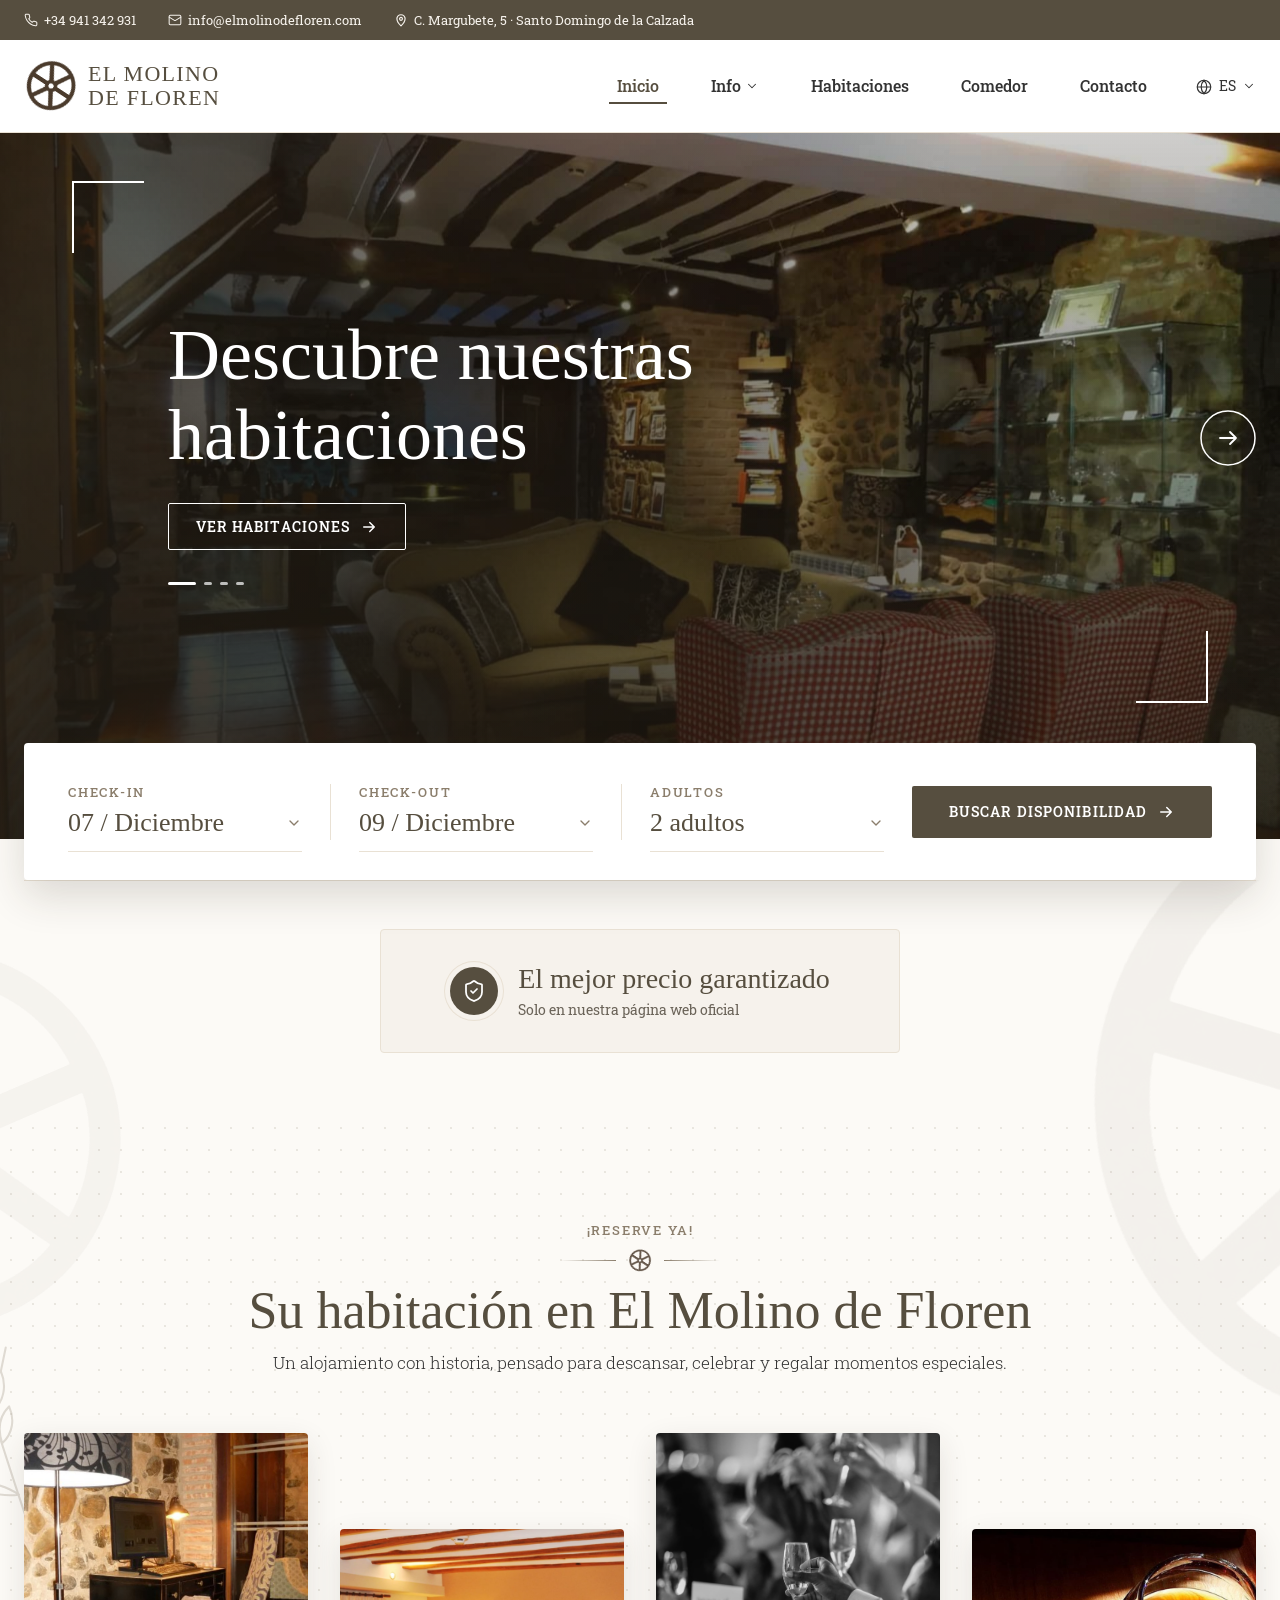
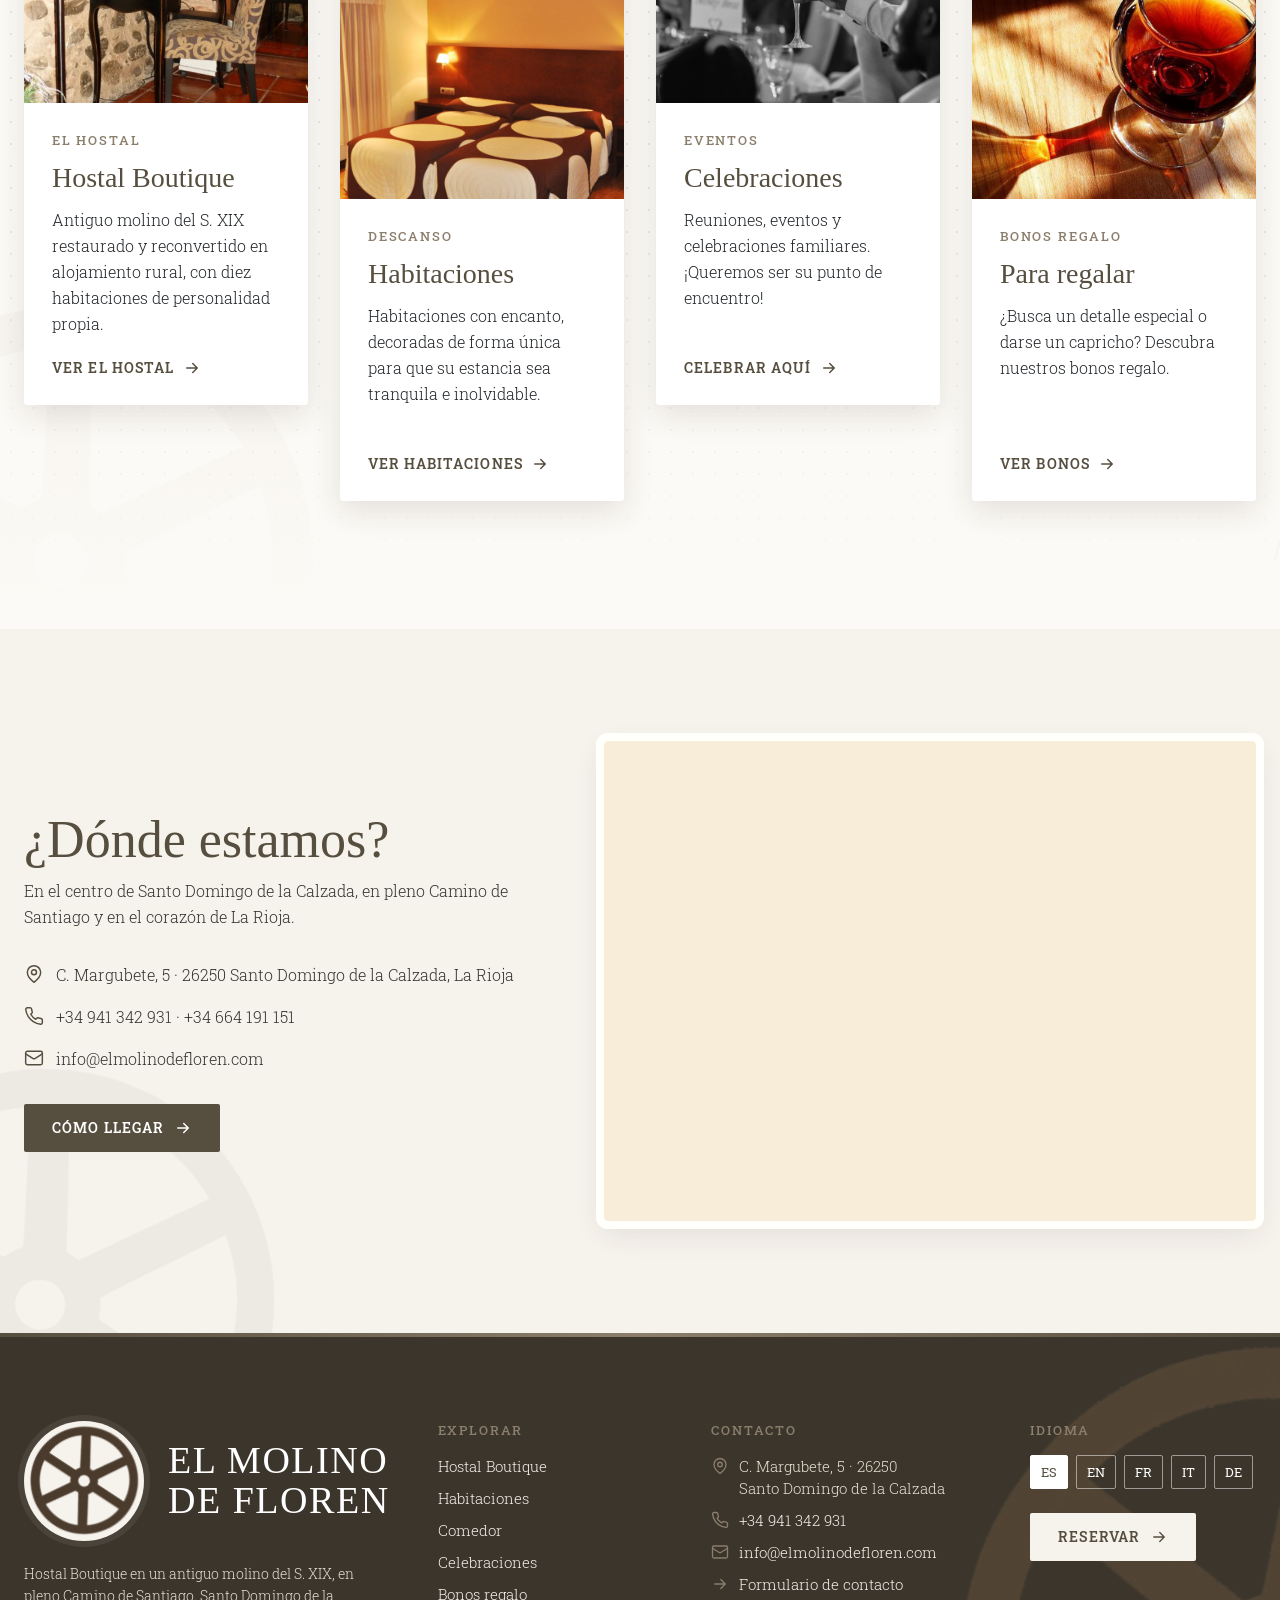
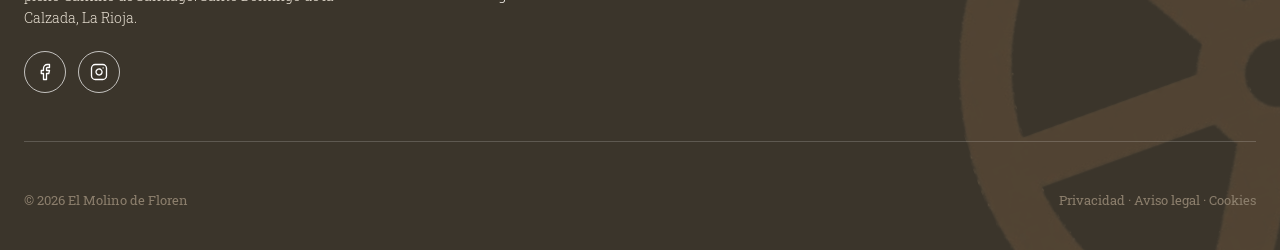
==== commit 09e8b0b7: "Navegacion" ====
--- a/index.html
+++ b/index.html
@@ -7,7 +7,7 @@
   <link href="https://cdn.jsdelivr.net/npm/bootstrap@5.3.3/dist/css/bootstrap.min.css" rel="stylesheet">
   <link rel="preconnect" href="https://fonts.googleapis.com">
   <link href="https://fonts.googleapis.com/css2?family=Old+Standard+TT:ital@0;1&family=Roboto+Slab:wght@300;400;500;600&display=swap" rel="stylesheet">
-  <link href="css/estilos.css?v=7" rel="stylesheet">
+  <link href="css/estilos.css?v=12" rel="stylesheet">
 </head>
 <body>
 
@@ -53,17 +53,18 @@
 
       <div class="collapse navbar-collapse" id="menu">
         <ul class="navbar-nav ms-auto">
-          <li class="nav-item"><a class="nav-link active" aria-current="page" href="#">Inicio</a></li>
+          <li class="nav-item"><a class="nav-link active" aria-current="page" href="index.html">Inicio</a></li>
           <li class="nav-item dropdown">
             <a class="nav-link dropdown-toggle" href="#" role="button" data-bs-toggle="dropdown" aria-expanded="false">Info <img src="img/iconos/chevron.svg" width="14" height="14" alt=""></a>
             <ul class="dropdown-menu desplegable">
-              <li><a class="dropdown-item" href="#">Local</a></li>
-              <li><a class="dropdown-item" href="#">Entorno</a></li>
+              <li><a class="dropdown-item" href="hostal.html">Hostal Boutique</a></li>
+              <li><a class="dropdown-item" href="celebraciones.html">Celebraciones</a></li>
+              <li><a class="dropdown-item" href="regala.html">Regala</a></li>
             </ul>
           </li>
-          <li class="nav-item"><a class="nav-link" href="#reserve">Habitaciones</a></li>
-          <li class="nav-item"><a class="nav-link" href="#">Comedor</a></li>
-          <li class="nav-item"><a class="nav-link" href="#contacto">Contacto</a></li>
+          <li class="nav-item"><a class="nav-link" href="habitaciones.html">Habitaciones</a></li>
+          <li class="nav-item"><a class="nav-link" href="comedor.html">Comedor</a></li>
+          <li class="nav-item"><a class="nav-link" href="contacto.html">Contacto</a></li>
         </ul>
       </div>
     </div>
@@ -92,7 +93,7 @@
       <h1>Descubre nuestras habitaciones</h1>
       <p class="hero-texto">Elegantes, agradables y acogedoras. Un antiguo molino del S. XIX en pleno Camino de Santiago.</p>
       <div class="hero-acciones">
-        <a href="#reserve" class="btn btn-contorno">Ver habitaciones <img src="img/iconos/flecha-blanca.svg" width="18" height="18" alt=""></a>
+        <a href="habitaciones.html" class="btn btn-contorno">Ver habitaciones <img src="img/iconos/flecha-blanca.svg" width="18" height="18" alt=""></a>
       </div>
       <div class="carousel-indicators">
         <button type="button" data-bs-target="#heroCarousel" data-bs-slide-to="0" class="active" aria-current="true" aria-label="Imagen 1"></button>
@@ -112,7 +113,7 @@
 
   <!-- Buscador de reservas -->
   <section class="buscador" id="buscador" aria-label="Buscador de reservas">
-    <form class="buscador-card" action="available-rooms.html">
+    <form class="buscador-card" action="reserva.html">
       <div class="campo campo-fecha">
         <label class="eyebrow" for="checkin">Check-in</label>
         <div class="campo-valor">
@@ -189,7 +190,7 @@
               <p class="eyebrow mb-0">El hostal</p>
               <h3>Hostal Boutique</h3>
               <p class="mb-0">Antiguo molino del S. XIX restaurado y reconvertido en alojamiento rural, con diez habitaciones de personalidad propia.</p>
-              <a class="enlace" href="#">Ver el hostal <img src="img/iconos/flecha.svg" width="18" height="18" alt=""></a>
+              <a class="enlace" href="hostal.html">Ver el hostal <img src="img/iconos/flecha.svg" width="18" height="18" alt=""></a>
             </div>
           </article>
         </div>
@@ -200,7 +201,7 @@
               <p class="eyebrow mb-0">Descanso</p>
               <h3>Habitaciones</h3>
               <p class="mb-0">Habitaciones con encanto, decoradas de forma única para que su estancia sea tranquila e inolvidable.</p>
-              <a class="enlace" href="#">Ver habitaciones <img src="img/iconos/flecha.svg" width="18" height="18" alt=""></a>
+              <a class="enlace" href="habitaciones.html">Ver habitaciones <img src="img/iconos/flecha.svg" width="18" height="18" alt=""></a>
             </div>
           </article>
         </div>
@@ -211,7 +212,7 @@
               <p class="eyebrow mb-0">Eventos</p>
               <h3>Celebraciones</h3>
               <p class="mb-0">Reuniones, eventos y celebraciones familiares. ¡Queremos ser su punto de encuentro!</p>
-              <a class="enlace" href="#">Celebrar aquí <img src="img/iconos/flecha.svg" width="18" height="18" alt=""></a>
+              <a class="enlace" href="celebraciones.html">Celebrar aquí <img src="img/iconos/flecha.svg" width="18" height="18" alt=""></a>
             </div>
           </article>
         </div>
@@ -222,7 +223,7 @@
               <p class="eyebrow mb-0">Bonos regalo</p>
               <h3>Para regalar</h3>
               <p class="mb-0">¿Busca un detalle especial o darse un capricho? Descubra nuestros bonos regalo.</p>
-              <a class="enlace" href="#">Ver bonos <img src="img/iconos/flecha.svg" width="18" height="18" alt=""></a>
+              <a class="enlace" href="regala.html">Ver bonos <img src="img/iconos/flecha.svg" width="18" height="18" alt=""></a>
             </div>
           </article>
         </div>
@@ -273,11 +274,11 @@
         <nav class="footer-col" aria-label="Enlaces del pie">
           <p class="eyebrow">Explorar</p>
           <ul class="footer-lista">
-            <li><a href="#">Hostal Boutique</a></li>
-            <li><a href="#reserve">Habitaciones</a></li>
-            <li><a href="#">Comedor</a></li>
-            <li><a href="#">Celebraciones</a></li>
-            <li><a href="#">Bonos regalo</a></li>
+            <li><a href="hostal.html">Hostal Boutique</a></li>
+            <li><a href="habitaciones.html">Habitaciones</a></li>
+            <li><a href="comedor.html">Comedor</a></li>
+            <li><a href="celebraciones.html">Celebraciones</a></li>
+            <li><a href="regala.html">Bonos regalo</a></li>
           </ul>
         </nav>
 
@@ -287,6 +288,7 @@
             <li><svg class="i" viewBox="0 0 24 24"><path d="M20 10c0 6-8 12-8 12s-8-6-8-12a8 8 0 0 1 16 0Z"/><circle cx="12" cy="10" r="3"/></svg><span>C. Margubete, 5 · 26250<br>Santo Domingo de la Calzada</span></li>
             <li><svg class="i" viewBox="0 0 24 24"><path d="M22 16.92v3a2 2 0 0 1-2.18 2 19.79 19.79 0 0 1-8.63-3.07 19.5 19.5 0 0 1-6-6 19.79 19.79 0 0 1-3.07-8.67A2 2 0 0 1 4.11 2h3a2 2 0 0 1 2 1.72 12.84 12.84 0 0 0 .7 2.81 2 2 0 0 1-.45 2.11L8.09 9.91a16 16 0 0 0 6 6l1.27-1.27a2 2 0 0 1 2.11-.45 12.84 12.84 0 0 0 2.81.7A2 2 0 0 1 22 16.92z"/></svg><a href="tel:+34941342931">+34 941 342 931</a></li>
             <li><svg class="i" viewBox="0 0 24 24"><rect x="2" y="4" width="20" height="16" rx="2"/><path d="m22 7-8.97 5.7a1.94 1.94 0 0 1-2.06 0L2 7"/></svg><a href="mailto:info@elmolinodefloren.com">info@elmolinodefloren.com</a></li>
+            <li><svg class="i" viewBox="0 0 24 24"><path d="M5 12h14M13 6l6 6-6 6"/></svg><a href="contacto.html">Formulario de contacto</a></li>
           </ul>
         </div>
 
@@ -295,7 +297,7 @@
           <div class="idiomas">
             <a href="#" class="active" aria-current="true">ES</a><a href="#">EN</a><a href="#">FR</a><a href="#">IT</a><a href="#">DE</a>
           </div>
-          <a class="btn btn-claro mt-4" href="#buscador">Reservar <svg class="i" viewBox="0 0 24 24"><path d="M5 12h14M13 6l6 6-6 6"/></svg></a>
+          <a class="btn btn-claro mt-4" href="reserva.html">Reservar <svg class="i" viewBox="0 0 24 24"><path d="M5 12h14M13 6l6 6-6 6"/></svg></a>
         </div>
       </div>
 
@@ -309,6 +311,6 @@
   </footer>
 
   <script src="https://cdn.jsdelivr.net/npm/bootstrap@5.3.3/dist/js/bootstrap.bundle.min.js"></script>
-  <script src="js/main.js?v=6"></script>
+  <script src="js/main.js?v=11"></script>
 </body>
 </html>
--- a/css/estilos.css
+++ b/css/estilos.css
@@ -159,7 +159,6 @@
 .card-seccion .card-img-top{ height:230px; object-fit:cover; border-radius:0; transition:transform .6s; }
 .card-seccion:hover .card-img-top{ transform:scale(1.04); }
 .card-seccion .card-body{ position:relative; flex:1; display:flex; flex-direction:column; align-items:flex-start; gap:10px; padding:24px; background:var(--white); }
-.card-seccion .card-body::before{ content:""; position:absolute; left:24px; top:0; width:40px; height:2px; background:var(--primary); }
 .enlace{ display:inline-flex; align-items:center; gap:8px; margin-top:auto; padding-top:10px; font-weight:600; font-size:14px; line-height:18px; letter-spacing:.08em; text-transform:uppercase; color:var(--primary); text-decoration:none; }
 .enlace img{ transition:transform .2s; }
 .enlace:hover img{ transform:translateX(4px); }
@@ -325,7 +324,6 @@
   .escalon:nth-child(even) .card-seccion:hover{ transform:translateY(90px); }
   .card-seccion .card-img-top{ height:270px; }
   .card-seccion .card-body{ padding:28px; gap:12px; }
-  .card-seccion .card-body::before{ left:28px; }
   .card-seccion h3{ font-size:28px; line-height:34px; }
   .deco-espiga{ width:90px; }
   .deco-espiga-1{ left:calc(var(--lateral) - 90px); top:90px; }
@@ -373,3 +371,161 @@
   *{ transition:none !important; }
   html{ scroll-behavior:auto; }
 }
+
+
+/* =====================================================================
+   PÁGINAS INTERIORES (hostal, habitaciones, comedor, celebraciones,
+   regala, entorno, contacto, reserva) · también MOBILE FIRST
+   ===================================================================== */
+
+/* ---------- Cabecera de página ---------- */
+.cabecera-pagina{ position:relative; display:flex; align-items:flex-end; min-height:280px; overflow:hidden; background:var(--dark); }
+.cabecera-foto{ position:absolute; inset:0; width:100%; height:100%; object-fit:cover; }
+.cabecera-pagina::after{ content:""; position:absolute; inset:0; background:
+  linear-gradient(90deg, rgba(31,26,18,.7) 0%, rgba(31,26,18,.35) 60%, rgba(31,26,18,.15) 100%),
+  linear-gradient(180deg, rgba(31,26,18,.1) 0%, rgba(31,26,18,.7) 100%); }
+.cabecera-texto{ position:relative; z-index:2; width:100%; padding-top:72px; padding-bottom:40px; }
+.cabecera-pagina h1{ color:var(--white); font-size:38px; line-height:1.1; text-shadow:0 2px 24px rgba(20,16,10,.45); }
+.cabecera-pagina p{ max-width:560px; margin:12px 0 0; color:var(--cream); }
+.migas{ display:flex; flex-wrap:wrap; gap:8px; list-style:none; margin:0 0 14px; padding:0; font-weight:500; font-size:12px; letter-spacing:.14em; text-transform:uppercase; color:var(--sand); }
+.migas li + li::before{ content:"·"; margin-right:8px; }
+.migas a{ color:var(--sand); text-decoration:none; }
+.migas a:hover{ color:var(--white); }
+
+/* ---------- Secciones genéricas ---------- */
+.seccion{ position:relative; overflow:hidden; padding:56px 0; }
+.seccion-crema{ background:var(--cream); }
+.seccion-puntos{ background:radial-gradient(rgba(139,126,108,.16) 1px, transparent 1.2px) 0 0 / 22px 22px; }
+.seccion .cabecera-seccion{ margin-bottom:28px; }
+.cabecera-centrada{ align-items:center; text-align:center; }
+.texto-grande{ font-size:17px; line-height:28px; }
+.dos-columnas{ display:grid; grid-template-columns:1fr; gap:32px; align-items:center; }
+.foto-marco{ width:100%; aspect-ratio:4 / 3; object-fit:cover; border-radius:4px; outline:8px solid var(--white); box-shadow:var(--sombra-card); }
+.lista-check{ list-style:none; margin:0; padding:0; display:grid; gap:12px; }
+.lista-check li{ position:relative; padding-left:30px; }
+.lista-check li::before{ content:""; position:absolute; left:0; top:3px; width:18px; height:18px; border-radius:50%; background:var(--primary) url("../img/iconos/check.svg") center / 12px no-repeat; }
+
+/* Tarjeta informativa pequeña (horarios, datos…) */
+.tarjeta-info{ height:100%; padding:24px; background:var(--white); border:1px solid var(--sand); border-radius:4px; box-shadow:var(--sombra-card); }
+.tarjeta-info h3{ font-size:24px; line-height:30px; margin:16px 0 6px; }
+.tarjeta-info p:last-child{ margin-bottom:0; }
+.icono-redondo{ display:inline-flex; padding:12px; border-radius:50%; background:var(--primary); color:var(--white); box-shadow:0 0 0 5px var(--cream), 0 0 0 6px var(--sand); }
+.icono-redondo svg.i{ width:22px; height:22px; }
+
+/* Galería */
+.galeria{ display:grid; grid-template-columns:1fr 1fr; gap:12px; }
+.galeria figure{ margin:0; overflow:hidden; border-radius:4px; box-shadow:var(--sombra-card); }
+.galeria img{ display:block; width:100%; height:100%; aspect-ratio:4 / 3; object-fit:cover; transition:transform .6s; }
+.galeria figure:hover img{ transform:scale(1.05); }
+
+/* Banda final con llamada a la acción */
+
+/* ---------- Habitaciones ---------- */
+.filtros{ display:flex; flex-wrap:wrap; justify-content:center; gap:8px; margin-bottom:32px; }
+.filtro{ padding:8px 16px; border:1px solid var(--sand); border-radius:2px; background:var(--white); font-weight:500; font-size:13px; letter-spacing:.08em; text-transform:uppercase; color:var(--primary); transition:background .2s, color .2s; }
+.filtro:hover{ border-color:var(--primary); }
+.filtro.active{ background:var(--primary); border-color:var(--primary); color:var(--white); }
+.hab-card .carousel-item img{ width:100%; height:230px; object-fit:cover; }
+.hab-card .carousel-control-prev,.hab-card .carousel-control-next{ width:44px; }
+.hab-datos{ display:flex; flex-wrap:wrap; gap:6px 16px; margin:0; padding:0; list-style:none; font-size:14px; color:var(--muted); }
+.hab-datos li{ display:flex; align-items:center; gap:6px; }
+.hab-datos svg.i{ width:16px; height:16px; color:var(--secondary); }
+.hab-pie{ display:flex; align-items:center; justify-content:space-between; gap:12px; width:100%; margin-top:auto; padding-top:16px; border-top:1px solid var(--sand); }
+.precio{ font-family:var(--f-display); font-size:26px; line-height:1; color:var(--primary); }
+.precio small{ display:block; margin-top:4px; font-family:var(--f-body); font-size:12px; color:var(--muted); }
+.btn-pequeno{ padding:11px 18px; font-size:13px; }
+.hab-oculta{ display:none !important; }
+
+/* ---------- Comedor ---------- */
+.carta{ display:grid; grid-template-columns:1fr; gap:28px; }
+.carta h3{ font-size:24px; line-height:30px; margin-bottom:12px; padding-bottom:8px; border-bottom:1px solid var(--sand); }
+.carta ul{ list-style:none; margin:0; padding:0; display:grid; gap:8px; }
+.carta li::before{ content:"·"; margin-right:8px; color:var(--secondary); font-weight:600; }
+
+/* ---------- Regala ---------- */
+.pack{ position:relative; display:flex; flex-direction:column; align-items:flex-start; gap:12px; height:100%; padding:28px 24px; background:var(--white); border:1px solid var(--sand); border-radius:4px; box-shadow:var(--sombra-card); transition:transform .3s, box-shadow .3s; }
+.pack:hover{ transform:translateY(-6px); box-shadow:var(--sombra-card-hover); }
+.pack-destacado{ border-color:var(--primary); }
+.pack-destacado::before{ content:"El más regalado"; position:absolute; top:-12px; left:24px; padding:2px 10px; border-radius:2px; background:var(--primary); color:var(--white); font-weight:500; font-size:11px; letter-spacing:.12em; text-transform:uppercase; }
+.pack .precio{ font-size:40px; margin:8px 0; }
+.pack .lista-check{ font-size:15px; }
+.pack .btn{ margin-top:auto; align-self:stretch; }
+
+/* ---------- Formularios (contacto y reserva) ---------- */
+.form-molino .form-label{ margin-bottom:6px; font-weight:500; font-size:12px; letter-spacing:.14em; text-transform:uppercase; color:var(--secondary); }
+.form-molino .form-control,.form-molino .form-select{ padding:12px 14px; border:1px solid var(--sand); border-radius:2px; background-color:var(--white); font-weight:300; font-size:15px; color:var(--text); }
+.form-molino .form-control:focus,.form-molino .form-select:focus{ border-color:var(--primary); box-shadow:0 0 0 3px rgba(86,78,63,.15); }
+.form-molino .form-check-input:checked{ background-color:var(--primary); border-color:var(--primary); }
+.form-molino .form-check-input:focus{ border-color:var(--primary); box-shadow:0 0 0 3px rgba(86,78,63,.15); }
+.form-molino .form-check-label{ font-size:14px; }
+.caja-form{ padding:24px; background:var(--white); border:1px solid var(--sand); border-radius:4px; box-shadow:var(--sombra-card); }
+.aviso-ok{ display:flex; gap:12px; align-items:flex-start; padding:16px; border:1px solid var(--sand); border-radius:4px; background:var(--cream); color:var(--primary); }
+
+/* ---------- Reserva ---------- */
+.pasos{ display:flex; justify-content:center; gap:8px; list-style:none; margin:0 0 32px; padding:0; }
+.pasos li{ display:flex; align-items:center; gap:8px; font-weight:500; font-size:12px; letter-spacing:.1em; text-transform:uppercase; color:var(--secondary); }
+.pasos li + li::before{ content:""; width:20px; height:1px; background:var(--sand); }
+.pasos li span{ display:inline-grid; place-items:center; width:28px; height:28px; border:1px solid var(--sand); border-radius:50%; background:var(--white); font-size:13px; letter-spacing:0; }
+.pasos li.activo{ color:var(--primary); }
+.pasos li.activo span,.pasos li.hecho span{ background:var(--primary); border-color:var(--primary); color:var(--white); }
+.pasos .paso-nombre{ display:none; }
+.paso[hidden]{ display:none !important; }
+.reserva-fechas{ display:grid; grid-template-columns:1fr 1fr; gap:16px; align-items:end; margin-bottom:28px; }
+.reserva-fechas .campo-adultos-r,.reserva-fechas .btn{ grid-column:1 / -1; }
+.lista-opciones{ display:grid; gap:20px; }
+.opcion-hab{ display:grid; grid-template-columns:1fr; overflow:hidden; background:var(--white); border-radius:4px; box-shadow:var(--sombra-card); }
+.opcion-hab img{ width:100%; height:180px; object-fit:cover; }
+.opcion-cuerpo{ display:flex; flex-direction:column; gap:8px; padding:20px; }
+.opcion-hab h3{ font-size:24px; line-height:30px; }
+.opcion-hab.no-disponible{ opacity:.55; }
+.resumen{ position:sticky; top:110px; padding:24px; background:var(--cream); border:1px solid var(--sand); border-radius:4px; }
+.resumen h3{ font-size:24px; margin-bottom:12px; }
+.resumen dl{ display:grid; grid-template-columns:auto 1fr; gap:6px 16px; margin:0; font-size:14px; }
+.resumen dt{ font-weight:500; color:var(--secondary); }
+.resumen dd{ margin:0; text-align:right; }
+.resumen .total{ display:flex; justify-content:space-between; align-items:baseline; margin-top:16px; padding-top:16px; border-top:1px solid var(--sand); }
+.confirmacion{ max-width:640px; margin-inline:auto; text-align:center; }
+.confirmacion .icono-redondo{ margin-bottom:20px; }
+.localizador{ display:inline-block; margin:8px 0 20px; padding:8px 18px; border:1px dashed var(--secondary); border-radius:2px; font-family:var(--f-display); font-size:28px; letter-spacing:.12em; color:var(--primary); }
+
+/* ---------- Interiores ≥ 576px ---------- */
+@media (min-width:576px){
+  .pasos .paso-nombre{ display:inline; }
+  .opcion-hab{ grid-template-columns:200px 1fr; }
+  .opcion-hab img{ height:100%; min-height:180px; }
+}
+
+/* ---------- Interiores ≥ 768px ---------- */
+@media (min-width:768px){
+  .cabecera-pagina{ min-height:360px; }
+  .cabecera-pagina h1{ font-size:52px; }
+  .galeria{ grid-template-columns:repeat(3, 1fr); gap:16px; }
+  .carta{ grid-template-columns:1fr 1fr; gap:40px; }
+  .caja-form{ padding:32px; }
+  .reserva-fechas{ grid-template-columns:1fr 1fr 1fr auto; }
+  .reserva-fechas .campo-adultos-r,.reserva-fechas .btn{ grid-column:auto; }
+}
+
+/* ---------- Interiores ≥ 992px ---------- */
+@media (min-width:992px){
+  .cabecera-pagina{ min-height:440px; }
+  .cabecera-texto{ padding-bottom:64px; }
+  .cabecera-pagina h1{ font-size:64px; }
+  .cabecera-pagina p{ font-size:17px; line-height:28px; }
+  .seccion{ padding:104px 0; }
+  .seccion .cabecera-seccion{ margin-bottom:48px; }
+  .dos-columnas{ grid-template-columns:1fr 1fr; gap:80px; }
+  .dos-columnas.invertida > :first-child{ order:2; }
+  .galeria .grande{ grid-column:span 2; grid-row:span 2; }
+  .opcion-hab{ grid-template-columns:240px 1fr; }
+  .opcion-cuerpo{ padding:24px 28px; }
+}
+
+/* Botón de contorno sobre fondo claro (Volver, Imprimir…) */
+.btn-contorno-oscuro{ font-family:var(--f-body); font-weight:600; font-size:14px; line-height:18px; letter-spacing:.08em; text-transform:uppercase; padding:13.5px 26.5px; border:1.5px solid var(--primary); border-radius:2px; background:transparent; color:var(--primary); }
+.btn-contorno-oscuro:hover,.btn-contorno-oscuro:focus-visible{ background:var(--primary); color:var(--white); border-color:var(--primary); }
+@media print{ .topbar,.navbar,.footer,.cabecera-pagina,.pasos,.confirmacion .btn{ display:none !important; } }
+
+/* Los campos de la reserva no deben ensanchar la rejilla (los input date tienen ancho mínimo propio) */
+.reserva-fechas > *{ min-width:0; }
+.reserva-fechas .form-control,.reserva-fechas .form-select{ width:100%; min-width:0; }
